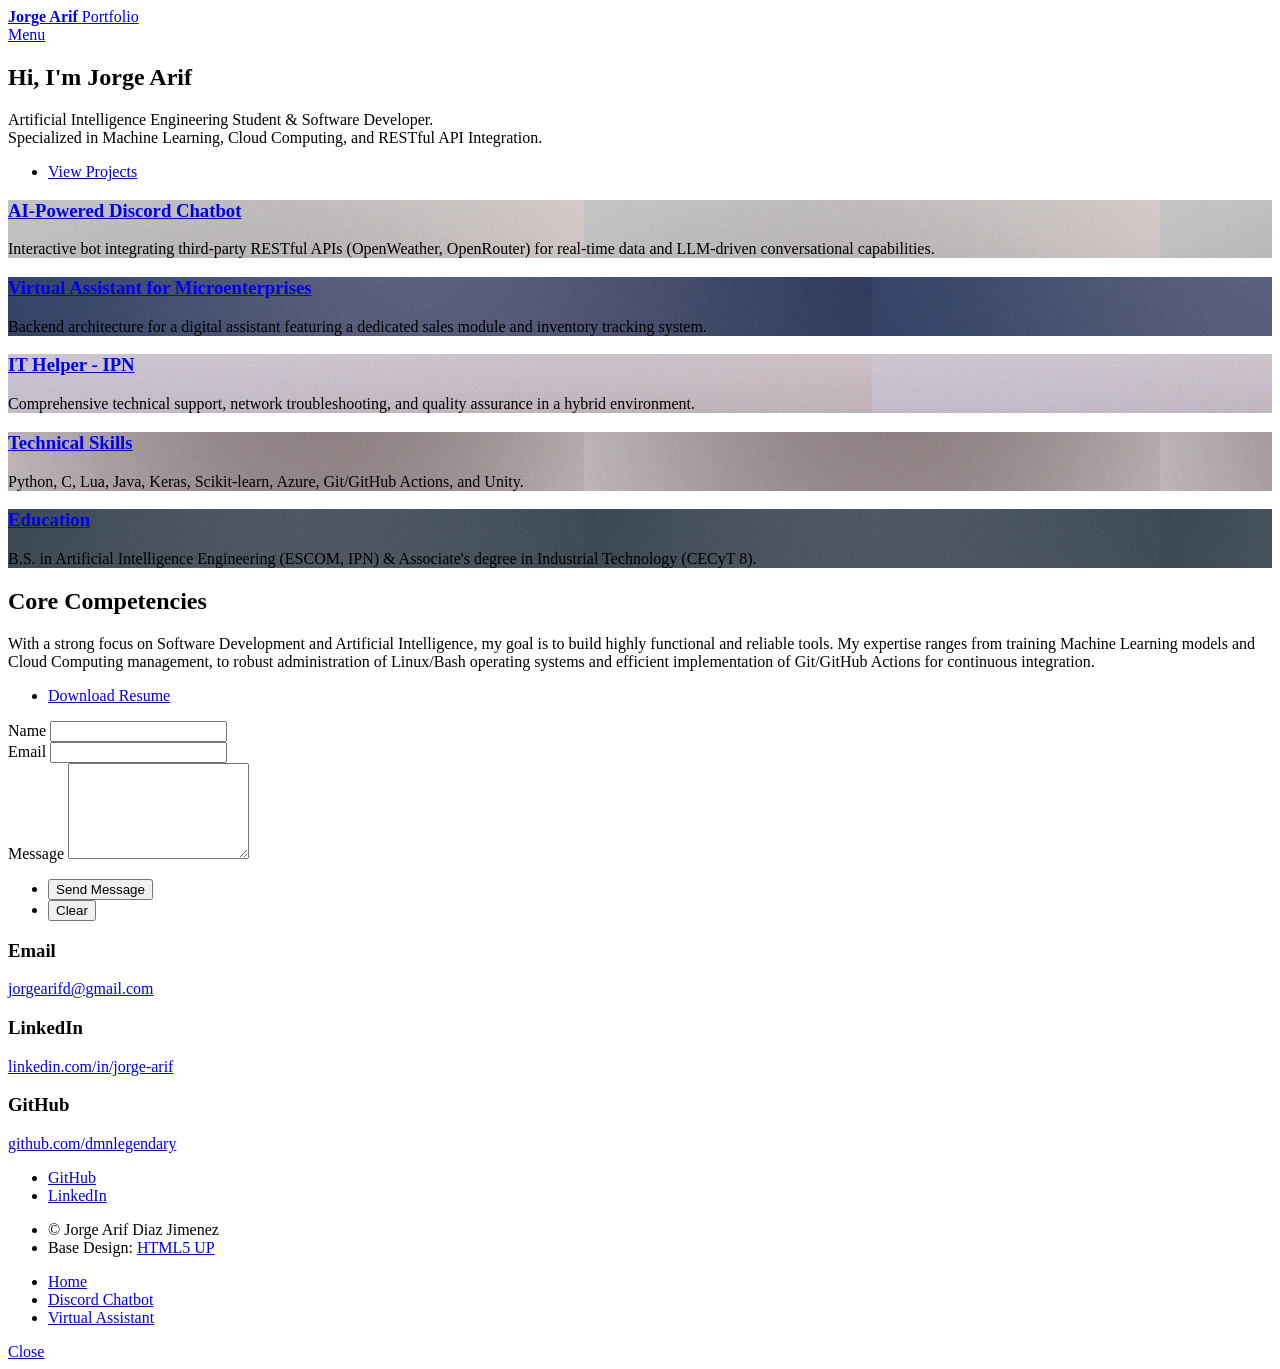
==== index.html @ bf76b7d8 "links actualizados" ====
<!DOCTYPE HTML>
<html>
    <head>
        <title>Jorge Arif | Portfolio</title>
        <meta charset="utf-8" />
        <meta name="viewport" content="width=device-width, initial-scale=1, user-scalable=no" />
        <link rel="stylesheet" href="assets/css/main.css" />
        <link rel="icon" type="image/png" href="images/Logo_Arif.png">
        <noscript><link rel="stylesheet" href="assets/css/noscript.css" /></noscript>
    </head>
    <body class="is-preload">

        <div id="wrapper">

                <header id="header" class="alt">
                        <a href="index.html" class="logo"><strong>Jorge Arif</strong> <span>Portfolio</span></a>
                        <nav>
                            <a href="#menu">Menu</a>
                        </nav>
                    </header>

                <nav id="menu">
                        <ul class="links">
                            <li><a href="index.html">Home</a></li>
                            <li><a href="generic.html">Discord Chatbot</a></li>
                            <li><a href="generic.html">Virtual Assistant</a></li>
                        </ul>
                    </nav>

                <section id="banner" class="major">
                        <div class="inner">
                            <header class="major">
                                <h1>Hi, I'm Jorge Arif</h1>
                            </header>
                            <div class="content">
                                <p>Artificial Intelligence Engineering Student & Software Developer.<br />
                                Specialized in Machine Learning, Cloud Computing, and RESTful API Integration.</p>
                                <ul class="actions">
                                    <li><a href="#one" class="button next scrolly">View Projects</a></li>
                                </ul>
                            </div>
                        </div>
                    </section>

                <div id="main">

                        <section id="one" class="tiles">
                                <article>
                                    <span class="image">
                                        <img src="images/pic01.jpg" alt="Discord Bot Project" />
                                    </span>
                                    <header class="major">
                                        <h3><a href="generic.html" class="link">AI-Powered Discord Chatbot</a></h3>
                                        <p>Interactive bot integrating third-party RESTful APIs (OpenWeather, OpenRouter) for real-time data and LLM-driven conversational capabilities.</p>
                                    </header>
                                </article>
                                
                                <article>
                                    <span class="image">
                                        <img src="images/pic02.jpg" alt="Virtual Assistant Project" />
                                    </span>
                                    <header class="major">
                                        <h3><a href="generic.html" class="link">Virtual Assistant for Microenterprises</a></h3>
                                        <p>Backend architecture for a digital assistant featuring a dedicated sales module and inventory tracking system.</p>
                                    </header>
                                </article>

                                <article>
                                    <span class="image">
                                        <img src="images/pic03.jpg" alt="IT Helper Experience" />
                                    </span>
                                    <header class="major">
                                        <h3><a href="generic.html" class="link">IT Helper - IPN</a></h3>
                                        <p>Comprehensive technical support, network troubleshooting, and quality assurance in a hybrid environment.</p>
                                    </header>
                                </article>

                                <article>
                                    <span class="image">
                                        <img src="images/pic04.jpg" alt="Technical Skills" />
                                    </span>
                                    <header class="major">
                                        <h3><a href="generic.html" class="link">Technical Skills</a></h3>
                                        <p>Python, C, Lua, Java, Keras, Scikit-learn, Azure, Git/GitHub Actions, and Unity.</p>
                                    </header>
                                </article>

                                <article>
                                    <span class="image">
                                        <img src="images/pic05.jpg" alt="Education" />
                                    </span>
                                    <header class="major">
                                        <h3><a href="generic.html" class="link">Education</a></h3>
                                        <p>B.S. in Artificial Intelligence Engineering (ESCOM, IPN) & Associate's degree in Industrial Technology (CECyT 8).</p>
                                    </header>
                                </article>
                            </section>

                        <section id="two">
                                <div class="inner">
                                    <header class="major">
                                        <h2>Core Competencies</h2>
                                    </header>
                                    <p>With a strong focus on Software Development and Artificial Intelligence, my goal is to build highly functional and reliable tools. My expertise ranges from training Machine Learning models and Cloud Computing management, to robust administration of Linux/Bash operating systems and efficient implementation of Git/GitHub Actions for continuous integration.</p>
                                    <ul class="actions">
                                        <li><a href="#" class="button next">Download Resume</a></li>
                                    </ul>
                                </div>
                            </section>

                    </div>

                <section id="contact">
                        <div class="inner">
                            <section>
                                <form method="post" action="#">
                                    <div class="fields">
                                        <div class="field half">
                                            <label for="name">Name</label>
                                            <input type="text" name="name" id="name" />
                                        </div>
                                        <div class="field half">
                                            <label for="email">Email</label>
                                            <input type="text" name="email" id="email" />
                                        </div>
                                        <div class="field">
                                            <label for="message">Message</label>
                                            <textarea name="message" id="message" rows="6"></textarea>
                                        </div>
                                    </div>
                                    <ul class="actions">
                                        <li><input type="submit" value="Send Message" class="primary" /></li>
                                        <li><input type="reset" value="Clear" /></li>
                                    </ul>
                                </form>
                            </section>
                            <section class="split">
                                <section>
                                    <div class="contact-method">
                                        <span class="icon solid alt fa-envelope"></span>
                                        <h3>Email</h3>
                                        <a href="mailto:jorgearifd@gmail.com">jorgearifd@gmail.com</a>
                                    </div>
                                </section>
                                <section>
                                    <div class="contact-method">
                                        <span class="icon brands alt fa-linkedin-in"></span>
                                        <h3>LinkedIn</h3>
                                        <a href="https://www.linkedin.com/in/jorge-arif-diaz-jimenez-746949239/" target="_blank">linkedin.com/in/jorge-arif</a>
                                    </div>
                                </section>
                                <section>
                                    <div class="contact-method">
                                        <span class="icon brands alt fa-github"></span>
                                        <h3>GitHub</h3>
                                        <a href="https://github.com/dmnlegendary" target="_blank">github.com/dmnlegendary</a>
                                    </div>
                                </section>
                            </section>
                        </div>
                    </section>

                <footer id="footer">
                        <div class="inner">
                            <ul class="icons">
                                <li><a href="https://github.com/dmnlegendary" target="_blank" class="icon brands alt fa-github"><span class="label">GitHub</span></a></li>
                                <li><a href="https://www.linkedin.com/in/jorge-arif-diaz-jimenez-746949239/" target="_blank" class="icon brands alt fa-linkedin-in"><span class="label">LinkedIn</span></a></li>
                            </ul>
                            <ul class="copyright">
                                <li>&copy; Jorge Arif Diaz Jimenez</li><li>Base Design: <a href="https://html5up.net">HTML5 UP</a></li>
                            </ul>
                        </div>
                    </footer>

            </div>

        <script src="assets/js/jquery.min.js"></script>
            <script src="assets/js/jquery.scrolly.min.js"></script>
            <script src="assets/js/jquery.scrollex.min.js"></script>
            <script src="assets/js/browser.min.js"></script>
            <script src="assets/js/breakpoints.min.js"></script>
            <script src="assets/js/util.js"></script>
            <script src="assets/js/main.js"></script>

    </body>
</html>
---- assets/css/main.css ----
@import url(fontawesome-all.min.css);
@import url("https://fonts.googleapis.com/css?family=Source+Sans+Pro:300,300italic,600,600italic");

/*
	Forty by HTML5 UP
	html5up.net | @ajlkn
	Free for personal and commercial use under the CCA 3.0 license (html5up.net/license)
*/

html, body, div, span, applet, object,
iframe, h1, h2, h3, h4, h5, h6, p, blockquote,
pre, a, abbr, acronym, address, big, cite,
code, del, dfn, em, img, ins, kbd, q, s, samp,
small, strike, strong, sub, sup, tt, var, b,
u, i, center, dl, dt, dd, ol, ul, li, fieldset,
form, label, legend, table, caption, tbody,
tfoot, thead, tr, th, td, article, aside,
canvas, details, embed, figure, figcaption,
footer, header, hgroup, menu, nav, output, ruby,
section, summary, time, mark, audio, video {
	margin: 0;
	padding: 0;
	border: 0;
	font-size: 100%;
	font: inherit;
	vertical-align: baseline;}

article, aside, details, figcaption, figure,
footer, header, hgroup, menu, nav, section {
	display: block;}

body {
	line-height: 1;
}

ol, ul {
	list-style: none;
}

blockquote, q {
	quotes: none;
}

	blockquote:before, blockquote:after, q:before, q:after {
		content: '';
		content: none;
	}

table {
	border-collapse: collapse;
	border-spacing: 0;
}

body {
	-webkit-text-size-adjust: none;
}

mark {
	background-color: transparent;
	color: inherit;
}

input::-moz-focus-inner {
	border: 0;
	padding: 0;
}

input, select, textarea {
	-moz-appearance: none;
	-webkit-appearance: none;
	-ms-appearance: none;
	appearance: none;
}

/* Basic */

	@-ms-viewport {
		width: device-width;
	}

	body {
		-ms-overflow-style: scrollbar;
	}

	@media screen and (max-width: 480px) {

		html, body {
			min-width: 320px;
		}

	}

	html {
		box-sizing: border-box;
	}

	*, *:before, *:after {
		box-sizing: inherit;
	}

	body {
		background: #242943;
	}

		body.is-preload *, body.is-preload *:before, body.is-preload *:after {
			-moz-animation: none !important;
			-webkit-animation: none !important;
			-ms-animation: none !important;
			animation: none !important;
			-moz-transition: none !important;
			-webkit-transition: none !important;
			-ms-transition: none !important;
			transition: none !important;
		}

/* Type */

	body, input, select, textarea {
		color: #ffffff;
		font-family: "Source Sans Pro", Helvetica, sans-serif;
		font-size: 17pt;
		font-weight: 300;
		letter-spacing: 0.025em;
		line-height: 1.65;
	}

		@media screen and (max-width: 1680px) {

			body, input, select, textarea {
				font-size: 14pt;
			}

		}

		@media screen and (max-width: 1280px) {

			body, input, select, textarea {
				font-size: 12pt;
			}

		}

		@media screen and (max-width: 360px) {

			body, input, select, textarea {
				font-size: 11pt;
			}

		}

	a {
		-moz-transition: color 0.2s ease-in-out, border-bottom-color 0.2s ease-in-out;
		-webkit-transition: color 0.2s ease-in-out, border-bottom-color 0.2s ease-in-out;
		-ms-transition: color 0.2s ease-in-out, border-bottom-color 0.2s ease-in-out;
		transition: color 0.2s ease-in-out, border-bottom-color 0.2s ease-in-out;
		border-bottom: dotted 1px;
		color: inherit;
		text-decoration: none;
	}

		a:hover {
			border-bottom-color: transparent;
			color: #9bf1ff !important;
		}

		a:active {
			color: #53e3fb !important;
		}

	strong, b {
		color: #ffffff;
		font-weight: 600;
	}

	em, i {
		font-style: italic;
	}

	p {
		margin: 0 0 2em 0;
	}

	h1, h2, h3, h4, h5, h6 {
		color: #ffffff;
		font-weight: 600;
		line-height: 1.65;
		margin: 0 0 1em 0;
	}

		h1 a, h2 a, h3 a, h4 a, h5 a, h6 a {
			color: inherit;
			border-bottom: 0;
		}

	h1 {
		font-size: 2.5em;
	}

	h2 {
		font-size: 1.75em;
	}

	h3 {
		font-size: 1.35em;
	}

	h4 {
		font-size: 1.1em;
	}

	h5 {
		font-size: 0.9em;
	}

	h6 {
		font-size: 0.7em;
	}

	@media screen and (max-width: 736px) {

		h1 {
			font-size: 2em;
		}

		h2 {
			font-size: 1.5em;
		}

		h3 {
			font-size: 1.25em;
		}

	}

	sub {
		font-size: 0.8em;
		position: relative;
		top: 0.5em;
	}

	sup {
		font-size: 0.8em;
		position: relative;
		top: -0.5em;
	}

	blockquote {
		border-left: solid 4px rgba(212, 212, 255, 0.1);
		font-style: italic;
		margin: 0 0 2em 0;
		padding: 0.5em 0 0.5em 2em;
	}

	code {
		background: rgba(212, 212, 255, 0.035);
		font-family: "Courier New", monospace;
		font-size: 0.9em;
		margin: 0 0.25em;
		padding: 0.25em 0.65em;
	}

	pre {
		-webkit-overflow-scrolling: touch;
		font-family: "Courier New", monospace;
		font-size: 0.9em;
		margin: 0 0 2em 0;
	}

		pre code {
			display: block;
			line-height: 1.75;
			padding: 1em 1.5em;
			overflow-x: auto;
		}

	hr {
		border: 0;
		border-bottom: solid 1px rgba(212, 212, 255, 0.1);
		margin: 2em 0;
	}

		hr.major {
			margin: 3em 0;
		}

	.align-left {
		text-align: left;
	}

	.align-center {
		text-align: center;
	}

	.align-right {
		text-align: right;
	}

/* Row */

	.row {
		display: flex;
		flex-wrap: wrap;
		box-sizing: border-box;
		align-items: stretch;
	}

		.row > * {
			box-sizing: border-box;
		}

		.row.gtr-uniform > * > :last-child {
			margin-bottom: 0;
		}

		.row.aln-left {
			justify-content: flex-start;
		}

		.row.aln-center {
			justify-content: center;
		}

		.row.aln-right {
			justify-content: flex-end;
		}

		.row.aln-top {
			align-items: flex-start;
		}

		.row.aln-middle {
			align-items: center;
		}

		.row.aln-bottom {
			align-items: flex-end;
		}

		.row > .imp {
			order: -1;
		}

		.row > .col-1 {
			width: 8.33333%;
		}

		.row > .off-1 {
			margin-left: 8.33333%;
		}

		.row > .col-2 {
			width: 16.66667%;
		}

		.row > .off-2 {
			margin-left: 16.66667%;
		}

		.row > .col-3 {
			width: 25%;
		}

		.row > .off-3 {
			margin-left: 25%;
		}

		.row > .col-4 {
			width: 33.33333%;
		}

		.row > .off-4 {
			margin-left: 33.33333%;
		}

		.row > .col-5 {
			width: 41.66667%;
		}

		.row > .off-5 {
			margin-left: 41.66667%;
		}

		.row > .col-6 {
			width: 50%;
		}

		.row > .off-6 {
			margin-left: 50%;
		}

		.row > .col-7 {
			width: 58.33333%;
		}

		.row > .off-7 {
			margin-left: 58.33333%;
		}

		.row > .col-8 {
			width: 66.66667%;
		}

		.row > .off-8 {
			margin-left: 66.66667%;
		}

		.row > .col-9 {
			width: 75%;
		}

		.row > .off-9 {
			margin-left: 75%;
		}

		.row > .col-10 {
			width: 83.33333%;
		}

		.row > .off-10 {
			margin-left: 83.33333%;
		}

		.row > .col-11 {
			width: 91.66667%;
		}

		.row > .off-11 {
			margin-left: 91.66667%;
		}

		.row > .col-12 {
			width: 100%;
		}

		.row > .off-12 {
			margin-left: 100%;
		}

		.row.gtr-0 {
			margin-top: 0;
			margin-left: 0em;
		}

			.row.gtr-0 > * {
				padding: 0 0 0 0em;
			}

			.row.gtr-0.gtr-uniform {
				margin-top: 0em;
			}

				.row.gtr-0.gtr-uniform > * {
					padding-top: 0em;
				}

		.row.gtr-25 {
			margin-top: 0;
			margin-left: -0.5em;
		}

			.row.gtr-25 > * {
				padding: 0 0 0 0.5em;
			}

			.row.gtr-25.gtr-uniform {
				margin-top: -0.5em;
			}

				.row.gtr-25.gtr-uniform > * {
					padding-top: 0.5em;
				}

		.row.gtr-50 {
			margin-top: 0;
			margin-left: -1em;
		}

			.row.gtr-50 > * {
				padding: 0 0 0 1em;
			}

			.row.gtr-50.gtr-uniform {
				margin-top: -1em;
			}

				.row.gtr-50.gtr-uniform > * {
					padding-top: 1em;
				}

		.row {
			margin-top: 0;
			margin-left: -2em;
		}

			.row > * {
				padding: 0 0 0 2em;
			}

			.row.gtr-uniform {
				margin-top: -2em;
			}

				.row.gtr-uniform > * {
					padding-top: 2em;
				}

		.row.gtr-150 {
			margin-top: 0;
			margin-left: -3em;
		}

			.row.gtr-150 > * {
				padding: 0 0 0 3em;
			}

			.row.gtr-150.gtr-uniform {
				margin-top: -3em;
			}

				.row.gtr-150.gtr-uniform > * {
					padding-top: 3em;
				}

		.row.gtr-200 {
			margin-top: 0;
			margin-left: -4em;
		}

			.row.gtr-200 > * {
				padding: 0 0 0 4em;
			}

			.row.gtr-200.gtr-uniform {
				margin-top: -4em;
			}

				.row.gtr-200.gtr-uniform > * {
					padding-top: 4em;
				}

		@media screen and (max-width: 1680px) {

			.row {
				display: flex;
				flex-wrap: wrap;
				box-sizing: border-box;
				align-items: stretch;
			}

				.row > * {
					box-sizing: border-box;
				}

				.row.gtr-uniform > * > :last-child {
					margin-bottom: 0;
				}

				.row.aln-left {
					justify-content: flex-start;
				}

				.row.aln-center {
					justify-content: center;
				}

				.row.aln-right {
					justify-content: flex-end;
				}

				.row.aln-top {
					align-items: flex-start;
				}

				.row.aln-middle {
					align-items: center;
				}

				.row.aln-bottom {
					align-items: flex-end;
				}

				.row > .imp-xlarge {
					order: -1;
				}

				.row > .col-1-xlarge {
					width: 8.33333%;
				}

				.row > .off-1-xlarge {
					margin-left: 8.33333%;
				}

				.row > .col-2-xlarge {
					width: 16.66667%;
				}

				.row > .off-2-xlarge {
					margin-left: 16.66667%;
				}

				.row > .col-3-xlarge {
					width: 25%;
				}

				.row > .off-3-xlarge {
					margin-left: 25%;
				}

				.row > .col-4-xlarge {
					width: 33.33333%;
				}

				.row > .off-4-xlarge {
					margin-left: 33.33333%;
				}

				.row > .col-5-xlarge {
					width: 41.66667%;
				}

				.row > .off-5-xlarge {
					margin-left: 41.66667%;
				}

				.row > .col-6-xlarge {
					width: 50%;
				}

				.row > .off-6-xlarge {
					margin-left: 50%;
				}

				.row > .col-7-xlarge {
					width: 58.33333%;
				}

				.row > .off-7-xlarge {
					margin-left: 58.33333%;
				}

				.row > .col-8-xlarge {
					width: 66.66667%;
				}

				.row > .off-8-xlarge {
					margin-left: 66.66667%;
				}

				.row > .col-9-xlarge {
					width: 75%;
				}

				.row > .off-9-xlarge {
					margin-left: 75%;
				}

				.row > .col-10-xlarge {
					width: 83.33333%;
				}

				.row > .off-10-xlarge {
					margin-left: 83.33333%;
				}

				.row > .col-11-xlarge {
					width: 91.66667%;
				}

				.row > .off-11-xlarge {
					margin-left: 91.66667%;
				}

				.row > .col-12-xlarge {
					width: 100%;
				}

				.row > .off-12-xlarge {
					margin-left: 100%;
				}

				.row.gtr-0 {
					margin-top: 0;
					margin-left: 0em;
				}

					.row.gtr-0 > * {
						padding: 0 0 0 0em;
					}

					.row.gtr-0.gtr-uniform {
						margin-top: 0em;
					}

						.row.gtr-0.gtr-uniform > * {
							padding-top: 0em;
						}

				.row.gtr-25 {
					margin-top: 0;
					margin-left: -0.5em;
				}

					.row.gtr-25 > * {
						padding: 0 0 0 0.5em;
					}

					.row.gtr-25.gtr-uniform {
						margin-top: -0.5em;
					}

						.row.gtr-25.gtr-uniform > * {
							padding-top: 0.5em;
						}

				.row.gtr-50 {
					margin-top: 0;
					margin-left: -1em;
				}

					.row.gtr-50 > * {
						padding: 0 0 0 1em;
					}

					.row.gtr-50.gtr-uniform {
						margin-top: -1em;
					}

						.row.gtr-50.gtr-uniform > * {
							padding-top: 1em;
						}

				.row {
					margin-top: 0;
					margin-left: -2em;
				}

					.row > * {
						padding: 0 0 0 2em;
					}

					.row.gtr-uniform {
						margin-top: -2em;
					}

						.row.gtr-uniform > * {
							padding-top: 2em;
						}

				.row.gtr-150 {
					margin-top: 0;
					margin-left: -3em;
				}

					.row.gtr-150 > * {
						padding: 0 0 0 3em;
					}

					.row.gtr-150.gtr-uniform {
						margin-top: -3em;
					}

						.row.gtr-150.gtr-uniform > * {
							padding-top: 3em;
						}

				.row.gtr-200 {
					margin-top: 0;
					margin-left: -4em;
				}

					.row.gtr-200 > * {
						padding: 0 0 0 4em;
					}

					.row.gtr-200.gtr-uniform {
						margin-top: -4em;
					}

						.row.gtr-200.gtr-uniform > * {
							padding-top: 4em;
						}

		}

		@media screen and (max-width: 1280px) {

			.row {
				display: flex;
				flex-wrap: wrap;
				box-sizing: border-box;
				align-items: stretch;
			}

				.row > * {
					box-sizing: border-box;
				}

				.row.gtr-uniform > * > :last-child {
					margin-bottom: 0;
				}

				.row.aln-left {
					justify-content: flex-start;
				}

				.row.aln-center {
					justify-content: center;
				}

				.row.aln-right {
					justify-content: flex-end;
				}

				.row.aln-top {
					align-items: flex-start;
				}

				.row.aln-middle {
					align-items: center;
				}

				.row.aln-bottom {
					align-items: flex-end;
				}

				.row > .imp-large {
					order: -1;
				}

				.row > .col-1-large {
					width: 8.33333%;
				}

				.row > .off-1-large {
					margin-left: 8.33333%;
				}

				.row > .col-2-large {
					width: 16.66667%;
				}

				.row > .off-2-large {
					margin-left: 16.66667%;
				}

				.row > .col-3-large {
					width: 25%;
				}

				.row > .off-3-large {
					margin-left: 25%;
				}

				.row > .col-4-large {
					width: 33.33333%;
				}

				.row > .off-4-large {
					margin-left: 33.33333%;
				}

				.row > .col-5-large {
					width: 41.66667%;
				}

				.row > .off-5-large {
					margin-left: 41.66667%;
				}

				.row > .col-6-large {
					width: 50%;
				}

				.row > .off-6-large {
					margin-left: 50%;
				}

				.row > .col-7-large {
					width: 58.33333%;
				}

				.row > .off-7-large {
					margin-left: 58.33333%;
				}

				.row > .col-8-large {
					width: 66.66667%;
				}

				.row > .off-8-large {
					margin-left: 66.66667%;
				}

				.row > .col-9-large {
					width: 75%;
				}

				.row > .off-9-large {
					margin-left: 75%;
				}

				.row > .col-10-large {
					width: 83.33333%;
				}

				.row > .off-10-large {
					margin-left: 83.33333%;
				}

				.row > .col-11-large {
					width: 91.66667%;
				}

				.row > .off-11-large {
					margin-left: 91.66667%;
				}

				.row > .col-12-large {
					width: 100%;
				}

				.row > .off-12-large {
					margin-left: 100%;
				}

				.row.gtr-0 {
					margin-top: 0;
					margin-left: 0em;
				}

					.row.gtr-0 > * {
						padding: 0 0 0 0em;
					}

					.row.gtr-0.gtr-uniform {
						margin-top: 0em;
					}

						.row.gtr-0.gtr-uniform > * {
							padding-top: 0em;
						}

				.row.gtr-25 {
					margin-top: 0;
					margin-left: -0.375em;
				}

					.row.gtr-25 > * {
						padding: 0 0 0 0.375em;
					}

					.row.gtr-25.gtr-uniform {
						margin-top: -0.375em;
					}

						.row.gtr-25.gtr-uniform > * {
							padding-top: 0.375em;
						}

				.row.gtr-50 {
					margin-top: 0;
					margin-left: -0.75em;
				}

					.row.gtr-50 > * {
						padding: 0 0 0 0.75em;
					}

					.row.gtr-50.gtr-uniform {
						margin-top: -0.75em;
					}

						.row.gtr-50.gtr-uniform > * {
							padding-top: 0.75em;
						}

				.row {
					margin-top: 0;
					margin-left: -1.5em;
				}

					.row > * {
						padding: 0 0 0 1.5em;
					}

					.row.gtr-uniform {
						margin-top: -1.5em;
					}

						.row.gtr-uniform > * {
							padding-top: 1.5em;
						}

				.row.gtr-150 {
					margin-top: 0;
					margin-left: -2.25em;
				}

					.row.gtr-150 > * {
						padding: 0 0 0 2.25em;
					}

					.row.gtr-150.gtr-uniform {
						margin-top: -2.25em;
					}

						.row.gtr-150.gtr-uniform > * {
							padding-top: 2.25em;
						}

				.row.gtr-200 {
					margin-top: 0;
					margin-left: -3em;
				}

					.row.gtr-200 > * {
						padding: 0 0 0 3em;
					}

					.row.gtr-200.gtr-uniform {
						margin-top: -3em;
					}

						.row.gtr-200.gtr-uniform > * {
							padding-top: 3em;
						}

		}

		@media screen and (max-width: 980px) {

			.row {
				display: flex;
				flex-wrap: wrap;
				box-sizing: border-box;
				align-items: stretch;
			}

				.row > * {
					box-sizing: border-box;
				}

				.row.gtr-uniform > * > :last-child {
					margin-bottom: 0;
				}

				.row.aln-left {
					justify-content: flex-start;
				}

				.row.aln-center {
					justify-content: center;
				}

				.row.aln-right {
					justify-content: flex-end;
				}

				.row.aln-top {
					align-items: flex-start;
				}

				.row.aln-middle {
					align-items: center;
				}

				.row.aln-bottom {
					align-items: flex-end;
				}

				.row > .imp-medium {
					order: -1;
				}

				.row > .col-1-medium {
					width: 8.33333%;
				}

				.row > .off-1-medium {
					margin-left: 8.33333%;
				}

				.row > .col-2-medium {
					width: 16.66667%;
				}

				.row > .off-2-medium {
					margin-left: 16.66667%;
				}

				.row > .col-3-medium {
					width: 25%;
				}

				.row > .off-3-medium {
					margin-left: 25%;
				}

				.row > .col-4-medium {
					width: 33.33333%;
				}

				.row > .off-4-medium {
					margin-left: 33.33333%;
				}

				.row > .col-5-medium {
					width: 41.66667%;
				}

				.row > .off-5-medium {
					margin-left: 41.66667%;
				}

				.row > .col-6-medium {
					width: 50%;
				}

				.row > .off-6-medium {
					margin-left: 50%;
				}

				.row > .col-7-medium {
					width: 58.33333%;
				}

				.row > .off-7-medium {
					margin-left: 58.33333%;
				}

				.row > .col-8-medium {
					width: 66.66667%;
				}

				.row > .off-8-medium {
					margin-left: 66.66667%;
				}

				.row > .col-9-medium {
					width: 75%;
				}

				.row > .off-9-medium {
					margin-left: 75%;
				}

				.row > .col-10-medium {
					width: 83.33333%;
				}

				.row > .off-10-medium {
					margin-left: 83.33333%;
				}

				.row > .col-11-medium {
					width: 91.66667%;
				}

				.row > .off-11-medium {
					margin-left: 91.66667%;
				}

				.row > .col-12-medium {
					width: 100%;
				}

				.row > .off-12-medium {
					margin-left: 100%;
				}

				.row.gtr-0 {
					margin-top: 0;
					margin-left: 0em;
				}

					.row.gtr-0 > * {
						padding: 0 0 0 0em;
					}

					.row.gtr-0.gtr-uniform {
						margin-top: 0em;
					}

						.row.gtr-0.gtr-uniform > * {
							padding-top: 0em;
						}

				.row.gtr-25 {
					margin-top: 0;
					margin-left: -0.375em;
				}

					.row.gtr-25 > * {
						padding: 0 0 0 0.375em;
					}

					.row.gtr-25.gtr-uniform {
						margin-top: -0.375em;
					}

						.row.gtr-25.gtr-uniform > * {
							padding-top: 0.375em;
						}

				.row.gtr-50 {
					margin-top: 0;
					margin-left: -0.75em;
				}

					.row.gtr-50 > * {
						padding: 0 0 0 0.75em;
					}

					.row.gtr-50.gtr-uniform {
						margin-top: -0.75em;
					}

						.row.gtr-50.gtr-uniform > * {
							padding-top: 0.75em;
						}

				.row {
					margin-top: 0;
					margin-left: -1.5em;
				}

					.row > * {
						padding: 0 0 0 1.5em;
					}

					.row.gtr-uniform {
						margin-top: -1.5em;
					}

						.row.gtr-uniform > * {
							padding-top: 1.5em;
						}

				.row.gtr-150 {
					margin-top: 0;
					margin-left: -2.25em;
				}

					.row.gtr-150 > * {
						padding: 0 0 0 2.25em;
					}

					.row.gtr-150.gtr-uniform {
						margin-top: -2.25em;
					}

						.row.gtr-150.gtr-uniform > * {
							padding-top: 2.25em;
						}

				.row.gtr-200 {
					margin-top: 0;
					margin-left: -3em;
				}

					.row.gtr-200 > * {
						padding: 0 0 0 3em;
					}

					.row.gtr-200.gtr-uniform {
						margin-top: -3em;
					}

						.row.gtr-200.gtr-uniform > * {
							padding-top: 3em;
						}

		}

		@media screen and (max-width: 736px) {

			.row {
				display: flex;
				flex-wrap: wrap;
				box-sizing: border-box;
				align-items: stretch;
			}

				.row > * {
					box-sizing: border-box;
				}

				.row.gtr-uniform > * > :last-child {
					margin-bottom: 0;
				}

				.row.aln-left {
					justify-content: flex-start;
				}

				.row.aln-center {
					justify-content: center;
				}

				.row.aln-right {
					justify-content: flex-end;
				}

				.row.aln-top {
					align-items: flex-start;
				}

				.row.aln-middle {
					align-items: center;
				}

				.row.aln-bottom {
					align-items: flex-end;
				}

				.row > .imp-small {
					order: -1;
				}

				.row > .col-1-small {
					width: 8.33333%;
				}

				.row > .off-1-small {
					margin-left: 8.33333%;
				}

				.row > .col-2-small {
					width: 16.66667%;
				}

				.row > .off-2-small {
					margin-left: 16.66667%;
				}

				.row > .col-3-small {
					width: 25%;
				}

				.row > .off-3-small {
					margin-left: 25%;
				}

				.row > .col-4-small {
					width: 33.33333%;
				}

				.row > .off-4-small {
					margin-left: 33.33333%;
				}

				.row > .col-5-small {
					width: 41.66667%;
				}

				.row > .off-5-small {
					margin-left: 41.66667%;
				}

				.row > .col-6-small {
					width: 50%;
				}

				.row > .off-6-small {
					margin-left: 50%;
				}

				.row > .col-7-small {
					width: 58.33333%;
				}

				.row > .off-7-small {
					margin-left: 58.33333%;
				}

				.row > .col-8-small {
					width: 66.66667%;
				}

				.row > .off-8-small {
					margin-left: 66.66667%;
				}

				.row > .col-9-small {
					width: 75%;
				}

				.row > .off-9-small {
					margin-left: 75%;
				}

				.row > .col-10-small {
					width: 83.33333%;
				}

				.row > .off-10-small {
					margin-left: 83.33333%;
				}

				.row > .col-11-small {
					width: 91.66667%;
				}

				.row > .off-11-small {
					margin-left: 91.66667%;
				}

				.row > .col-12-small {
					width: 100%;
				}

				.row > .off-12-small {
					margin-left: 100%;
				}

				.row.gtr-0 {
					margin-top: 0;
					margin-left: 0em;
				}

					.row.gtr-0 > * {
						padding: 0 0 0 0em;
					}

					.row.gtr-0.gtr-uniform {
						margin-top: 0em;
					}

						.row.gtr-0.gtr-uniform > * {
							padding-top: 0em;
						}

				.row.gtr-25 {
					margin-top: 0;
					margin-left: -0.3125em;
				}

					.row.gtr-25 > * {
						padding: 0 0 0 0.3125em;
					}

					.row.gtr-25.gtr-uniform {
						margin-top: -0.3125em;
					}

						.row.gtr-25.gtr-uniform > * {
							padding-top: 0.3125em;
						}

				.row.gtr-50 {
					margin-top: 0;
					margin-left: -0.625em;
				}

					.row.gtr-50 > * {
						padding: 0 0 0 0.625em;
					}

					.row.gtr-50.gtr-uniform {
						margin-top: -0.625em;
					}

						.row.gtr-50.gtr-uniform > * {
							padding-top: 0.625em;
						}

				.row {
					margin-top: 0;
					margin-left: -1.25em;
				}

					.row > * {
						padding: 0 0 0 1.25em;
					}

					.row.gtr-uniform {
						margin-top: -1.25em;
					}

						.row.gtr-uniform > * {
							padding-top: 1.25em;
						}

				.row.gtr-150 {
					margin-top: 0;
					margin-left: -1.875em;
				}

					.row.gtr-150 > * {
						padding: 0 0 0 1.875em;
					}

					.row.gtr-150.gtr-uniform {
						margin-top: -1.875em;
					}

						.row.gtr-150.gtr-uniform > * {
							padding-top: 1.875em;
						}

				.row.gtr-200 {
					margin-top: 0;
					margin-left: -2.5em;
				}

					.row.gtr-200 > * {
						padding: 0 0 0 2.5em;
					}

					.row.gtr-200.gtr-uniform {
						margin-top: -2.5em;
					}

						.row.gtr-200.gtr-uniform > * {
							padding-top: 2.5em;
						}

		}

		@media screen and (max-width: 480px) {

			.row {
				display: flex;
				flex-wrap: wrap;
				box-sizing: border-box;
				align-items: stretch;
			}

				.row > * {
					box-sizing: border-box;
				}

				.row.gtr-uniform > * > :last-child {
					margin-bottom: 0;
				}

				.row.aln-left {
					justify-content: flex-start;
				}

				.row.aln-center {
					justify-content: center;
				}

				.row.aln-right {
					justify-content: flex-end;
				}

				.row.aln-top {
					align-items: flex-start;
				}

				.row.aln-middle {
					align-items: center;
				}

				.row.aln-bottom {
					align-items: flex-end;
				}

				.row > .imp-xsmall {
					order: -1;
				}

				.row > .col-1-xsmall {
					width: 8.33333%;
				}

				.row > .off-1-xsmall {
					margin-left: 8.33333%;
				}

				.row > .col-2-xsmall {
					width: 16.66667%;
				}

				.row > .off-2-xsmall {
					margin-left: 16.66667%;
				}

				.row > .col-3-xsmall {
					width: 25%;
				}

				.row > .off-3-xsmall {
					margin-left: 25%;
				}

				.row > .col-4-xsmall {
					width: 33.33333%;
				}

				.row > .off-4-xsmall {
					margin-left: 33.33333%;
				}

				.row > .col-5-xsmall {
					width: 41.66667%;
				}

				.row > .off-5-xsmall {
					margin-left: 41.66667%;
				}

				.row > .col-6-xsmall {
					width: 50%;
				}

				.row > .off-6-xsmall {
					margin-left: 50%;
				}

				.row > .col-7-xsmall {
					width: 58.33333%;
				}

				.row > .off-7-xsmall {
					margin-left: 58.33333%;
				}

				.row > .col-8-xsmall {
					width: 66.66667%;
				}

				.row > .off-8-xsmall {
					margin-left: 66.66667%;
				}

				.row > .col-9-xsmall {
					width: 75%;
				}

				.row > .off-9-xsmall {
					margin-left: 75%;
				}

				.row > .col-10-xsmall {
					width: 83.33333%;
				}

				.row > .off-10-xsmall {
					margin-left: 83.33333%;
				}

				.row > .col-11-xsmall {
					width: 91.66667%;
				}

				.row > .off-11-xsmall {
					margin-left: 91.66667%;
				}

				.row > .col-12-xsmall {
					width: 100%;
				}

				.row > .off-12-xsmall {
					margin-left: 100%;
				}

				.row.gtr-0 {
					margin-top: 0;
					margin-left: 0em;
				}

					.row.gtr-0 > * {
						padding: 0 0 0 0em;
					}

					.row.gtr-0.gtr-uniform {
						margin-top: 0em;
					}

						.row.gtr-0.gtr-uniform > * {
							padding-top: 0em;
						}

				.row.gtr-25 {
					margin-top: 0;
					margin-left: -0.3125em;
				}

					.row.gtr-25 > * {
						padding: 0 0 0 0.3125em;
					}

					.row.gtr-25.gtr-uniform {
						margin-top: -0.3125em;
					}

						.row.gtr-25.gtr-uniform > * {
							padding-top: 0.3125em;
						}

				.row.gtr-50 {
					margin-top: 0;
					margin-left: -0.625em;
				}

					.row.gtr-50 > * {
						padding: 0 0 0 0.625em;
					}

					.row.gtr-50.gtr-uniform {
						margin-top: -0.625em;
					}

						.row.gtr-50.gtr-uniform > * {
							padding-top: 0.625em;
						}

				.row {
					margin-top: 0;
					margin-left: -1.25em;
				}

					.row > * {
						padding: 0 0 0 1.25em;
					}

					.row.gtr-uniform {
						margin-top: -1.25em;
					}

						.row.gtr-uniform > * {
							padding-top: 1.25em;
						}

				.row.gtr-150 {
					margin-top: 0;
					margin-left: -1.875em;
				}

					.row.gtr-150 > * {
						padding: 0 0 0 1.875em;
					}

					.row.gtr-150.gtr-uniform {
						margin-top: -1.875em;
					}

						.row.gtr-150.gtr-uniform > * {
							padding-top: 1.875em;
						}

				.row.gtr-200 {
					margin-top: 0;
					margin-left: -2.5em;
				}

					.row.gtr-200 > * {
						padding: 0 0 0 2.5em;
					}

					.row.gtr-200.gtr-uniform {
						margin-top: -2.5em;
					}

						.row.gtr-200.gtr-uniform > * {
							padding-top: 2.5em;
						}

		}

/* Section/Article */

	section.special, article.special {
		text-align: center;
	}

	header.major {
		width: -moz-max-content;
		width: -webkit-max-content;
		width: -ms-max-content;
		width: max-content;
		margin-bottom: 2em;
	}

		header.major > :first-child {
			margin-bottom: 0;
			width: calc(100% + 0.5em);
		}

			header.major > :first-child:after {
				content: '';
				background-color: #ffffff;
				display: block;
				height: 2px;
				margin: 0.325em 0 0.5em 0;
				width: 100%;
			}

		header.major > p {
			font-size: 0.7em;
			font-weight: 600;
			letter-spacing: 0.25em;
			margin-bottom: 0;
			text-transform: uppercase;
		}

		body.is-ie header.major > :first-child:after {
			max-width: 9em;
		}

		body.is-ie header.major > h1:after {
			max-width: 100% !important;
		}

	@media screen and (max-width: 736px) {

		header.major > p br {
			display: none;
		}

	}

/* Form */

	form {
		margin: 0 0 2em 0;
	}

		form > :last-child {
			margin-bottom: 0;
		}

		form > .fields {
			display: -moz-flex;
			display: -webkit-flex;
			display: -ms-flex;
			display: flex;
			-moz-flex-wrap: wrap;
			-webkit-flex-wrap: wrap;
			-ms-flex-wrap: wrap;
			flex-wrap: wrap;
			width: calc(100% + 3em);
			margin: -1.5em 0 2em -1.5em;
		}

			form > .fields > .field {
				-moz-flex-grow: 0;
				-webkit-flex-grow: 0;
				-ms-flex-grow: 0;
				flex-grow: 0;
				-moz-flex-shrink: 0;
				-webkit-flex-shrink: 0;
				-ms-flex-shrink: 0;
				flex-shrink: 0;
				padding: 1.5em 0 0 1.5em;
				width: calc(100% - 1.5em);
			}

				form > .fields > .field.half {
					width: calc(50% - 0.75em);
				}

				form > .fields > .field.third {
					width: calc(100%/3 - 0.5em);
				}

				form > .fields > .field.quarter {
					width: calc(25% - 0.375em);
				}

		@media screen and (max-width: 480px) {

			form > .fields {
				width: calc(100% + 3em);
				margin: -1.5em 0 2em -1.5em;
			}

				form > .fields > .field {
					padding: 1.5em 0 0 1.5em;
					width: calc(100% - 1.5em);
				}

					form > .fields > .field.half {
						width: calc(100% - 1.5em);
					}

					form > .fields > .field.third {
						width: calc(100% - 1.5em);
					}

					form > .fields > .field.quarter {
						width: calc(100% - 1.5em);
					}

		}

	label {
		color: #ffffff;
		display: block;
		font-size: 0.8em;
		font-weight: 600;
		letter-spacing: 0.25em;
		margin: 0 0 1em 0;
		text-transform: uppercase;
	}

	input[type="text"],
	input[type="password"],
	input[type="email"],
	input[type="tel"],
	input[type="search"],
	input[type="url"],
	select,
	textarea {
		-moz-appearance: none;
		-webkit-appearance: none;
		-ms-appearance: none;
		appearance: none;
		background: rgba(212, 212, 255, 0.035);
		border: none;
		border-radius: 0;
		color: inherit;
		display: block;
		outline: 0;
		padding: 0 1em;
		text-decoration: none;
		width: 100%;
	}

		input[type="text"]:invalid,
		input[type="password"]:invalid,
		input[type="email"]:invalid,
		input[type="tel"]:invalid,
		input[type="search"]:invalid,
		input[type="url"]:invalid,
		select:invalid,
		textarea:invalid {
			box-shadow: none;
		}

		input[type="text"]:focus,
		input[type="password"]:focus,
		input[type="email"]:focus,
		input[type="tel"]:focus,
		input[type="search"]:focus,
		input[type="url"]:focus,
		select:focus,
		textarea:focus {
			border-color: #9bf1ff;
			box-shadow: 0 0 0 2px #9bf1ff;
		}

	select {
		background-image: url("data:image/svg+xml;charset=utf8,%3Csvg xmlns='http://www.w3.org/2000/svg' width='40' height='40' preserveAspectRatio='none' viewBox='0 0 40 40'%3E%3Cpath d='M9.4,12.3l10.4,10.4l10.4-10.4c0.2-0.2,0.5-0.4,0.9-0.4c0.3,0,0.6,0.1,0.9,0.4l3.3,3.3c0.2,0.2,0.4,0.5,0.4,0.9 c0,0.4-0.1,0.6-0.4,0.9L20.7,31.9c-0.2,0.2-0.5,0.4-0.9,0.4c-0.3,0-0.6-0.1-0.9-0.4L4.3,17.3c-0.2-0.2-0.4-0.5-0.4-0.9 c0-0.4,0.1-0.6,0.4-0.9l3.3-3.3c0.2-0.2,0.5-0.4,0.9-0.4S9.1,12.1,9.4,12.3z' fill='rgba(212, 212, 255, 0.1)' /%3E%3C/svg%3E");
		background-size: 1.25rem;
		background-repeat: no-repeat;
		background-position: calc(100% - 1rem) center;
		height: 2.75em;
		padding-right: 2.75em;
		text-overflow: ellipsis;
	}

		select option {
			color: #ffffff;
			background: #242943;
		}

		select:focus::-ms-value {
			background-color: transparent;
		}

		select::-ms-expand {
			display: none;
		}

	input[type="text"],
	input[type="password"],
	input[type="email"],
	input[type="tel"],
	input[type="search"],
	input[type="url"],
	select {
		height: 2.75em;
	}

	textarea {
		padding: 0.75em 1em;
	}

	input[type="checkbox"],
	input[type="radio"] {
		-moz-appearance: none;
		-webkit-appearance: none;
		-ms-appearance: none;
		appearance: none;
		display: block;
		float: left;
		margin-right: -2em;
		opacity: 0;
		width: 1em;
		z-index: -1;
	}

		input[type="checkbox"] + label,
		input[type="radio"] + label {
			text-decoration: none;
			color: #ffffff;
			cursor: pointer;
			display: inline-block;
			font-weight: 300;
			padding-left: 2.65em;
			padding-right: 0.75em;
			position: relative;
		}

			input[type="checkbox"] + label:before,
			input[type="radio"] + label:before {
				-moz-osx-font-smoothing: grayscale;
				-webkit-font-smoothing: antialiased;
				display: inline-block;
				font-style: normal;
				font-variant: normal;
				text-rendering: auto;
				line-height: 1;
				text-transform: none !important;
				font-family: 'Font Awesome 5 Free';
				font-weight: 900;
			}

			input[type="checkbox"] + label:before,
			input[type="radio"] + label:before {
				background: rgba(212, 212, 255, 0.035);
				content: '';
				display: inline-block;
				font-size: 0.8em;
				height: 2.0625em;
				left: 0;
				letter-spacing: 0;
				line-height: 2.0625em;
				position: absolute;
				text-align: center;
				top: 0;
				width: 2.0625em;
			}

		input[type="checkbox"]:checked + label:before,
		input[type="radio"]:checked + label:before {
			background: #ffffff;
			border-color: #9bf1ff;
			content: '\f00c';
			color: #242943;
		}

		input[type="checkbox"]:focus + label:before,
		input[type="radio"]:focus + label:before {
			box-shadow: 0 0 0 2px #9bf1ff;
		}

	input[type="radio"] + label:before {
		border-radius: 100%;
	}

	::-webkit-input-placeholder {
		color: rgba(244, 244, 255, 0.2) !important;
		opacity: 1.0;
	}

	:-moz-placeholder {
		color: rgba(244, 244, 255, 0.2) !important;
		opacity: 1.0;
	}

	::-moz-placeholder {
		color: rgba(244, 244, 255, 0.2) !important;
		opacity: 1.0;
	}

	:-ms-input-placeholder {
		color: rgba(244, 244, 255, 0.2) !important;
		opacity: 1.0;
	}

/* Box */

	.box {
		border: solid 1px rgba(212, 212, 255, 0.1);
		margin-bottom: 2em;
		padding: 1.5em;
	}

		.box > :last-child,
		.box > :last-child > :last-child,
		.box > :last-child > :last-child > :last-child {
			margin-bottom: 0;
		}

		.box.alt {
			border: 0;
			border-radius: 0;
			padding: 0;
		}

/* Icon */

	.icon {
		text-decoration: none;
		border-bottom: none;
		position: relative;
	}

		.icon:before {
			-moz-osx-font-smoothing: grayscale;
			-webkit-font-smoothing: antialiased;
			display: inline-block;
			font-style: normal;
			font-variant: normal;
			text-rendering: auto;
			line-height: 1;
			text-transform: none !important;
			font-family: 'Font Awesome 5 Free';
			font-weight: 400;
		}

		.icon > .label {
			display: none;
		}

		.icon:before {
			line-height: inherit;
		}

		.icon.solid:before {
			font-weight: 900;
		}

		.icon.brands:before {
			font-family: 'Font Awesome 5 Brands';
		}

		.icon.alt:before {
			background-color: #ffffff;
			border-radius: 100%;
			color: #242943;
			display: inline-block;
			height: 2em;
			line-height: 2em;
			text-align: center;
			width: 2em;
		}

	a.icon.alt:before {
		-moz-transition: background-color 0.2s ease-in-out;
		-webkit-transition: background-color 0.2s ease-in-out;
		-ms-transition: background-color 0.2s ease-in-out;
		transition: background-color 0.2s ease-in-out;
	}

	a.icon.alt:hover:before {
		background-color: #6fc3df;
	}

	a.icon.alt:active:before {
		background-color: #37a6cb;
	}

/* Image */

	.image {
		border: 0;
		display: inline-block;
		position: relative;
	}

		.image img {
			display: block;
		}

		.image.left, .image.right {
			max-width: 30%;
		}

			.image.left img, .image.right img {
				width: 100%;
			}

		.image.left {
			float: left;
			margin: 0 1.5em 1.25em 0;
			top: 0.25em;
		}

		.image.right {
			float: right;
			margin: 0 0 1.25em 1.5em;
			top: 0.25em;
		}

		.image.fit {
			display: block;
			margin: 0 0 2em 0;
			width: 100%;
		}

			.image.fit img {
				width: 100%;
			}

		.image.main {
			display: block;
			margin: 2.5em 0;
			width: 100%;
		}

			.image.main img {
				width: 100%;
			}

			@media screen and (max-width: 736px) {

				.image.main {
					margin: 1.5em 0;
				}

			}

/* List */

	ol {
		list-style: decimal;
		margin: 0 0 2em 0;
		padding-left: 1.25em;
	}

		ol li {
			padding-left: 0.25em;
		}

	ul {
		list-style: disc;
		margin: 0 0 2em 0;
		padding-left: 1em;
	}

		ul li {
			padding-left: 0.5em;
		}

		ul.alt {
			list-style: none;
			padding-left: 0;
		}

			ul.alt li {
				border-top: solid 1px rgba(212, 212, 255, 0.1);
				padding: 0.5em 0;
			}

				ul.alt li:first-child {
					border-top: 0;
					padding-top: 0;
				}

	dl {
		margin: 0 0 2em 0;
	}

		dl dt {
			display: block;
			font-weight: 600;
			margin: 0 0 1em 0;
		}

		dl dd {
			margin-left: 2em;
		}

/* Actions */

	ul.actions {
		display: -moz-flex;
		display: -webkit-flex;
		display: -ms-flex;
		display: flex;
		cursor: default;
		list-style: none;
		margin-left: -1em;
		padding-left: 0;
	}

		ul.actions li {
			padding: 0 0 0 1em;
			vertical-align: middle;
		}

		ul.actions.special {
			-moz-justify-content: center;
			-webkit-justify-content: center;
			-ms-justify-content: center;
			justify-content: center;
			width: 100%;
			margin-left: 0;
		}

			ul.actions.special li:first-child {
				padding-left: 0;
			}

		ul.actions.stacked {
			-moz-flex-direction: column;
			-webkit-flex-direction: column;
			-ms-flex-direction: column;
			flex-direction: column;
			margin-left: 0;
		}

			ul.actions.stacked li {
				padding: 1.3em 0 0 0;
			}

				ul.actions.stacked li:first-child {
					padding-top: 0;
				}

		ul.actions.fit {
			width: calc(100% + 1em);
		}

			ul.actions.fit li {
				-moz-flex-grow: 1;
				-webkit-flex-grow: 1;
				-ms-flex-grow: 1;
				flex-grow: 1;
				-moz-flex-shrink: 1;
				-webkit-flex-shrink: 1;
				-ms-flex-shrink: 1;
				flex-shrink: 1;
				width: 100%;
			}

				ul.actions.fit li > * {
					width: 100%;
				}

			ul.actions.fit.stacked {
				width: 100%;
			}

/* Icons */

	ul.icons {
		cursor: default;
		list-style: none;
		padding-left: 0;
	}

		ul.icons li {
			display: inline-block;
			padding: 0 1em 0 0;
		}

			ul.icons li:last-child {
				padding-right: 0;
			}

		@media screen and (max-width: 736px) {

			ul.icons li {
				padding: 0 0.75em 0 0;
			}

		}

/* Pagination */

	ul.pagination {
		cursor: default;
		list-style: none;
		padding-left: 0;
	}

		ul.pagination li {
			display: inline-block;
			padding-left: 0;
			vertical-align: middle;
		}

			ul.pagination li > .page {
				-moz-transition: background-color 0.2s ease-in-out, color 0.2s ease-in-out;
				-webkit-transition: background-color 0.2s ease-in-out, color 0.2s ease-in-out;
				-ms-transition: background-color 0.2s ease-in-out, color 0.2s ease-in-out;
				transition: background-color 0.2s ease-in-out, color 0.2s ease-in-out;
				border-bottom: 0;
				display: inline-block;
				font-size: 0.8em;
				font-weight: 600;
				height: 1.5em;
				line-height: 1.5em;
				margin: 0 0.125em;
				min-width: 1.5em;
				padding: 0 0.5em;
				text-align: center;
			}

				ul.pagination li > .page.active {
					background-color: #ffffff;
					color: #242943;
				}

					ul.pagination li > .page.active:hover {
						background-color: #9bf1ff;
						color: #242943 !important;
					}

					ul.pagination li > .page.active:active {
						background-color: #53e3fb;
					}

			ul.pagination li:first-child {
				padding-right: 0.75em;
			}

			ul.pagination li:last-child {
				padding-left: 0.75em;
			}

		@media screen and (max-width: 480px) {

			ul.pagination li:nth-child(n+2):nth-last-child(n+2) {
				display: none;
			}

			ul.pagination li:first-child {
				padding-right: 0;
			}

		}

/* Table */

	.table-wrapper {
		-webkit-overflow-scrolling: touch;
		overflow-x: auto;
	}

	table {
		margin: 0 0 2em 0;
		width: 100%;
	}

		table tbody tr {
			border: solid 1px rgba(212, 212, 255, 0.1);
			border-left: 0;
			border-right: 0;
		}

			table tbody tr:nth-child(2n + 1) {
				background-color: rgba(212, 212, 255, 0.035);
			}

		table td {
			padding: 0.75em 0.75em;
		}

		table th {
			color: #ffffff;
			font-size: 0.9em;
			font-weight: 600;
			padding: 0 0.75em 0.75em 0.75em;
			text-align: left;
		}

		table thead {
			border-bottom: solid 2px rgba(212, 212, 255, 0.1);
		}

		table tfoot {
			border-top: solid 2px rgba(212, 212, 255, 0.1);
		}

		table.alt {
			border-collapse: separate;
		}

			table.alt tbody tr td {
				border: solid 1px rgba(212, 212, 255, 0.1);
				border-left-width: 0;
				border-top-width: 0;
			}

				table.alt tbody tr td:first-child {
					border-left-width: 1px;
				}

			table.alt tbody tr:first-child td {
				border-top-width: 1px;
			}

			table.alt thead {
				border-bottom: 0;
			}

			table.alt tfoot {
				border-top: 0;
			}

/* Button */

	input[type="submit"],
	input[type="reset"],
	input[type="button"],
	button,
	.button {
		-moz-appearance: none;
		-webkit-appearance: none;
		-ms-appearance: none;
		appearance: none;
		-moz-transition: background-color 0.2s ease-in-out, box-shadow 0.2s ease-in-out, color 0.2s ease-in-out;
		-webkit-transition: background-color 0.2s ease-in-out, box-shadow 0.2s ease-in-out, color 0.2s ease-in-out;
		-ms-transition: background-color 0.2s ease-in-out, box-shadow 0.2s ease-in-out, color 0.2s ease-in-out;
		transition: background-color 0.2s ease-in-out, box-shadow 0.2s ease-in-out, color 0.2s ease-in-out;
		background-color: transparent;
		border: 0;
		border-radius: 0;
		box-shadow: inset 0 0 0 2px #ffffff;
		color: #ffffff;
		cursor: pointer;
		display: inline-block;
		font-size: 0.8em;
		font-weight: 600;
		height: 3.5em;
		letter-spacing: 0.25em;
		line-height: 3.5em;
		padding: 0 1.75em;
		text-align: center;
		text-decoration: none;
		text-transform: uppercase;
		white-space: nowrap;
	}

		input[type="submit"]:hover, input[type="submit"]:active,
		input[type="reset"]:hover,
		input[type="reset"]:active,
		input[type="button"]:hover,
		input[type="button"]:active,
		button:hover,
		button:active,
		.button:hover,
		.button:active {
			box-shadow: inset 0 0 0 2px #9bf1ff;
			color: #9bf1ff;
		}

		input[type="submit"]:active,
		input[type="reset"]:active,
		input[type="button"]:active,
		button:active,
		.button:active {
			background-color: rgba(155, 241, 255, 0.1);
			box-shadow: inset 0 0 0 2px #53e3fb;
			color: #53e3fb;
		}

		input[type="submit"].icon:before,
		input[type="reset"].icon:before,
		input[type="button"].icon:before,
		button.icon:before,
		.button.icon:before {
			margin-right: 0.5em;
		}

		input[type="submit"].fit,
		input[type="reset"].fit,
		input[type="button"].fit,
		button.fit,
		.button.fit {
			width: 100%;
		}

		input[type="submit"].small,
		input[type="reset"].small,
		input[type="button"].small,
		button.small,
		.button.small {
			font-size: 0.6em;
		}

		input[type="submit"].large,
		input[type="reset"].large,
		input[type="button"].large,
		button.large,
		.button.large {
			font-size: 1.25em;
			height: 3em;
			line-height: 3em;
		}

		input[type="submit"].next,
		input[type="reset"].next,
		input[type="button"].next,
		button.next,
		.button.next {
			padding-right: 4.5em;
			position: relative;
		}

			input[type="submit"].next:before, input[type="submit"].next:after,
			input[type="reset"].next:before,
			input[type="reset"].next:after,
			input[type="button"].next:before,
			input[type="button"].next:after,
			button.next:before,
			button.next:after,
			.button.next:before,
			.button.next:after {
				-moz-transition: opacity 0.2s ease-in-out;
				-webkit-transition: opacity 0.2s ease-in-out;
				-ms-transition: opacity 0.2s ease-in-out;
				transition: opacity 0.2s ease-in-out;
				background-position: center right;
				background-repeat: no-repeat;
				background-size: 36px 24px;
				content: '';
				display: block;
				height: 100%;
				position: absolute;
				right: 1.5em;
				top: 0;
				vertical-align: middle;
				width: 36px;
			}

			input[type="submit"].next:before,
			input[type="reset"].next:before,
			input[type="button"].next:before,
			button.next:before,
			.button.next:before {
				background-image: url("data:image/svg+xml;charset=utf8,%3Csvg xmlns='http://www.w3.org/2000/svg' xmlns:xlink='http://www.w3.org/1999/xlink' width='36px' height='24px' viewBox='0 0 36 24' zoomAndPan='disable'%3E%3Cstyle%3Eline %7B stroke: %23ffffff%3B stroke-width: 2px%3B %7D%3C/style%3E%3Cline x1='0' y1='12' x2='34' y2='12' /%3E%3Cline x1='25' y1='4' x2='34' y2='12.5' /%3E%3Cline x1='25' y1='20' x2='34' y2='11.5' /%3E%3C/svg%3E");
			}

			input[type="submit"].next:after,
			input[type="reset"].next:after,
			input[type="button"].next:after,
			button.next:after,
			.button.next:after {
				background-image: url("data:image/svg+xml;charset=utf8,%3Csvg xmlns='http://www.w3.org/2000/svg' xmlns:xlink='http://www.w3.org/1999/xlink' width='36px' height='24px' viewBox='0 0 36 24' zoomAndPan='disable'%3E%3Cstyle%3Eline %7B stroke: %239bf1ff%3B stroke-width: 2px%3B %7D%3C/style%3E%3Cline x1='0' y1='12' x2='34' y2='12' /%3E%3Cline x1='25' y1='4' x2='34' y2='12.5' /%3E%3Cline x1='25' y1='20' x2='34' y2='11.5' /%3E%3C/svg%3E");
				opacity: 0;
				z-index: 1;
			}

			input[type="submit"].next:hover:after, input[type="submit"].next:active:after,
			input[type="reset"].next:hover:after,
			input[type="reset"].next:active:after,
			input[type="button"].next:hover:after,
			input[type="button"].next:active:after,
			button.next:hover:after,
			button.next:active:after,
			.button.next:hover:after,
			.button.next:active:after {
				opacity: 1;
			}

			@media screen and (max-width: 1280px) {

				input[type="submit"].next,
				input[type="reset"].next,
				input[type="button"].next,
				button.next,
				.button.next {
					padding-right: 5em;
				}

			}

		input[type="submit"].primary,
		input[type="reset"].primary,
		input[type="button"].primary,
		button.primary,
		.button.primary {
			background-color: #ffffff;
			box-shadow: none;
			color: #242943;
		}

			input[type="submit"].primary:hover, input[type="submit"].primary:active,
			input[type="reset"].primary:hover,
			input[type="reset"].primary:active,
			input[type="button"].primary:hover,
			input[type="button"].primary:active,
			button.primary:hover,
			button.primary:active,
			.button.primary:hover,
			.button.primary:active {
				background-color: #9bf1ff;
				color: #242943 !important;
			}

			input[type="submit"].primary:active,
			input[type="reset"].primary:active,
			input[type="button"].primary:active,
			button.primary:active,
			.button.primary:active {
				background-color: #53e3fb;
			}

		input[type="submit"].disabled, input[type="submit"]:disabled,
		input[type="reset"].disabled,
		input[type="reset"]:disabled,
		input[type="button"].disabled,
		input[type="button"]:disabled,
		button.disabled,
		button:disabled,
		.button.disabled,
		.button:disabled {
			pointer-events: none;
			cursor: default;
			opacity: 0.25;
		}

/* Tiles */

	.tiles {
		display: -moz-flex;
		display: -webkit-flex;
		display: -ms-flex;
		display: flex;
		-moz-flex-wrap: wrap;
		-webkit-flex-wrap: wrap;
		-ms-flex-wrap: wrap;
		flex-wrap: wrap;
		border-top: 0 !important;
	}

		.tiles + * {
			border-top: 0 !important;
		}

		.tiles article {
			-moz-align-items: center;
			-webkit-align-items: center;
			-ms-align-items: center;
			align-items: center;
			display: -moz-flex;
			display: -webkit-flex;
			display: -ms-flex;
			display: flex;
			-moz-transition: -moz-transform 0.25s ease, opacity 0.25s ease, -moz-filter 1s ease, -webkit-filter 1s ease;
			-webkit-transition: -webkit-transform 0.25s ease, opacity 0.25s ease, -webkit-filter 1s ease, -webkit-filter 1s ease;
			-ms-transition: -ms-transform 0.25s ease, opacity 0.25s ease, -ms-filter 1s ease, -webkit-filter 1s ease;
			transition: transform 0.25s ease, opacity 0.25s ease, filter 1s ease, -webkit-filter 1s ease;
			padding: 4em 4em 2em 4em ;
			background-position: center;
			background-repeat: no-repeat;
			background-size: cover;
			cursor: default;
			height: 40vh;
			max-height: 40em;
			min-height: 23em;
			overflow: hidden;
			position: relative;
			width: 40%;
		}

			.tiles article .image {
				display: none;
			}

			.tiles article header {
				position: relative;
				z-index: 3;
			}

			.tiles article h3 {
				font-size: 1.75em;
			}

				.tiles article h3 a:hover {
					color: inherit !important;
				}

			.tiles article .link.primary {
				border: 0;
				height: 100%;
				left: 0;
				position: absolute;
				top: 0;
				width: 100%;
				z-index: 4;
			}

			.tiles article:before {
				-moz-transition: opacity 0.5s ease;
				-webkit-transition: opacity 0.5s ease;
				-ms-transition: opacity 0.5s ease;
				transition: opacity 0.5s ease;
				bottom: 0;
				content: '';
				display: block;
				height: 100%;
				left: 0;
				opacity: 0.85;
				position: absolute;
				width: 100%;
				z-index: 2;
			}

			.tiles article:after {
				background-color: rgba(36, 41, 67, 0.25);
				content: '';
				display: block;
				height: 100%;
				left: 0;
				position: absolute;
				top: 0;
				width: 100%;
				z-index: 1;
			}

			.tiles article:hover:before {
				opacity: 0;
			}

			.tiles article.is-transitioning {
				-moz-transform: scale(0.95);
				-webkit-transform: scale(0.95);
				-ms-transform: scale(0.95);
				transform: scale(0.95);
				-moz-filter: blur(0.5em);
				-webkit-filter: blur(0.5em);
				-ms-filter: blur(0.5em);
				filter: blur(0.5em);
				opacity: 0;
			}

			.tiles article:nth-child(4n - 1), .tiles article:nth-child(4n - 2) {
				width: 60%;
			}

			.tiles article:nth-child(6n - 5):before {
				background-color: #6fc3df;
			}

			.tiles article:nth-child(6n - 4):before {
				background-color: #8d82c4;
			}

			.tiles article:nth-child(6n - 3):before {
				background-color: #ec8d81;
			}

			.tiles article:nth-child(6n - 2):before {
				background-color: #e7b788;
			}

			.tiles article:nth-child(6n - 1):before {
				background-color: #8ea9e8;
			}

			.tiles article:nth-child(6n):before {
				background-color: #87c5a4;
			}

		@media screen and (max-width: 1280px) {

			.tiles article {
				padding: 4em 3em 2em 3em ;
				height: 30vh;
				max-height: 30em;
				min-height: 20em;
			}

		}

		@media screen and (max-width: 980px) {

			.tiles article {
				width: 50% !important;
			}

		}

		@media screen and (max-width: 736px) {

			.tiles article {
				padding: 3em 1.5em 1em 1.5em ;
				height: 16em;
				max-height: none;
				min-height: 0;
			}

				.tiles article h3 {
					font-size: 1.5em;
				}

		}

		@media screen and (max-width: 480px) {

			.tiles {
				display: block;
			}

				.tiles article {
					height: 20em;
					width: 100% !important;
				}

		}

/* Contact Method */

	.contact-method {
		margin: 0 0 2em 0;
		padding-left: 3.25em;
		position: relative;
	}

		.contact-method .icon {
			left: 0;
			position: absolute;
			top: 0;
		}

		.contact-method h3 {
			margin: 0 0 0.5em 0;
		}

/* Spotlights */

	.spotlights {
		border-top: 0 !important;
	}

		.spotlights + * {
			border-top: 0 !important;
		}

		.spotlights > section {
			display: -moz-flex;
			display: -webkit-flex;
			display: -ms-flex;
			display: flex;
			-moz-flex-direction: row;
			-webkit-flex-direction: row;
			-ms-flex-direction: row;
			flex-direction: row;
			background-color: #2e3450;
		}

			.spotlights > section > .image {
				background-position: center center;
				background-size: cover;
				border-radius: 0;
				display: block;
				position: relative;
				width: 30%;
			}

				.spotlights > section > .image img {
					border-radius: 0;
					display: block;
					width: 100%;
				}

				.spotlights > section > .image:before {
					background: rgba(36, 41, 67, 0.9);
					content: '';
					display: block;
					height: 100%;
					left: 0;
					opacity: 0;
					position: absolute;
					top: 0;
					width: 100%;
				}

			.spotlights > section > .content {
				display: -moz-flex;
				display: -webkit-flex;
				display: -ms-flex;
				display: flex;
				-moz-flex-direction: column;
				-webkit-flex-direction: column;
				-ms-flex-direction: column;
				flex-direction: column;
				-moz-justify-content: center;
				-webkit-justify-content: center;
				-ms-justify-content: center;
				justify-content: center;
				-moz-align-items: center;
				-webkit-align-items: center;
				-ms-align-items: center;
				align-items: center;
				padding: 2em 3em 0.1em 3em ;
				width: 70%;
			}

				.spotlights > section > .content > .inner {
					margin: 0 auto;
					max-width: 100%;
					width: 65em;
				}

			.spotlights > section:nth-child(2n) {
				-moz-flex-direction: row-reverse;
				-webkit-flex-direction: row-reverse;
				-ms-flex-direction: row-reverse;
				flex-direction: row-reverse;
				background-color: #333856;
			}

				.spotlights > section:nth-child(2n) > .content {
					-moz-align-items: -moz-flex-end;
					-webkit-align-items: -webkit-flex-end;
					-ms-align-items: -ms-flex-end;
					align-items: flex-end;
				}

		@media screen and (max-width: 1680px) {

			.spotlights > section > .image {
				width: 40%;
			}

			.spotlights > section > .content {
				width: 60%;
			}

		}

		@media screen and (max-width: 1280px) {

			.spotlights > section > .image {
				width: 45%;
			}

			.spotlights > section > .content {
				width: 55%;
			}

		}

		@media screen and (max-width: 980px) {

			.spotlights > section {
				display: block;
			}

				.spotlights > section > .image {
					width: 100%;
				}

				.spotlights > section > .content {
					padding: 4em 3em 2em 3em ;
					width: 100%;
				}

		}

		@media screen and (max-width: 736px) {

			.spotlights > section > .content {
				padding: 3em 1.5em 1em 1.5em ;
			}

		}

/* Header */

	@-moz-keyframes reveal-header {
		0% {
			top: -4em;
			opacity: 0;
		}

		100% {
			top: 0;
			opacity: 1;
		}
	}

	@-webkit-keyframes reveal-header {
		0% {
			top: -4em;
			opacity: 0;
		}

		100% {
			top: 0;
			opacity: 1;
		}
	}

	@-ms-keyframes reveal-header {
		0% {
			top: -4em;
			opacity: 0;
		}

		100% {
			top: 0;
			opacity: 1;
		}
	}

	@keyframes reveal-header {
		0% {
			top: -4em;
			opacity: 0;
		}

		100% {
			top: 0;
			opacity: 1;
		}
	}

	#header {
		display: -moz-flex;
		display: -webkit-flex;
		display: -ms-flex;
		display: flex;
		background-color: #2a2f4a;
		box-shadow: 0 0 0.25em 0 rgba(0, 0, 0, 0.15);
		cursor: default;
		font-weight: 600;
		height: 3.25em;
		left: 0;
		letter-spacing: 0.25em;
		line-height: 3.25em;
		margin: 0;
		position: fixed;
		text-transform: uppercase;
		top: 0;
		width: 100%;
		z-index: 10000;
	}

		#header .logo {
			border: 0;
			display: inline-block;
			font-size: 0.8em;
			height: inherit;
			line-height: inherit;
			padding: 0 1.5em;
		}

			#header .logo strong {
				-moz-transition: background-color 0.2s ease-in-out, color 0.2s ease-in-out;
				-webkit-transition: background-color 0.2s ease-in-out, color 0.2s ease-in-out;
				-ms-transition: background-color 0.2s ease-in-out, color 0.2s ease-in-out;
				transition: background-color 0.2s ease-in-out, color 0.2s ease-in-out;
				background-color: #ffffff;
				color: #242943;
				display: inline-block;
				line-height: 1.65em;
				margin-right: 0.325em;
				padding: 0 0.125em 0 0.375em;
			}

			#header .logo:hover strong {
				background-color: #9bf1ff;
			}

			#header .logo:active strong {
				background-color: #53e3fb;
			}

		#header nav {
			display: -moz-flex;
			display: -webkit-flex;
			display: -ms-flex;
			display: flex;
			-moz-justify-content: -moz-flex-end;
			-webkit-justify-content: -webkit-flex-end;
			-ms-justify-content: -ms-flex-end;
			justify-content: flex-end;
			-moz-flex-grow: 1;
			-webkit-flex-grow: 1;
			-ms-flex-grow: 1;
			flex-grow: 1;
			height: inherit;
			line-height: inherit;
		}

			#header nav a {
				border: 0;
				display: block;
				font-size: 0.8em;
				height: inherit;
				line-height: inherit;
				padding: 0 0.75em;
				position: relative;
				vertical-align: middle;
			}

				#header nav a:last-child {
					padding-right: 1.5em;
				}

				#header nav a[href="#menu"] {
					padding-right: 3.325em !important;
				}

					#header nav a[href="#menu"]:before, #header nav a[href="#menu"]:after {
						background-image: url("data:image/svg+xml;charset=utf8,%3Csvg xmlns='http://www.w3.org/2000/svg' width='24' height='32' viewBox='0 0 24 32' preserveAspectRatio='none'%3E%3Cstyle%3Eline %7B stroke-width: 2px%3B stroke: %23ffffff%3B %7D%3C/style%3E%3Cline x1='0' y1='11' x2='24' y2='11' /%3E%3Cline x1='0' y1='21' x2='24' y2='21' /%3E%3Cline x1='0' y1='16' x2='24' y2='16' /%3E%3C/svg%3E");
						background-position: center;
						background-repeat: no-repeat;
						background-size: 24px 32px;
						content: '';
						display: block;
						height: 100%;
						position: absolute;
						right: 1.5em;
						top: 0;
						vertical-align: middle;
						width: 24px;
					}

					#header nav a[href="#menu"]:after {
						-moz-transition: opacity 0.2s ease-in-out;
						-webkit-transition: opacity 0.2s ease-in-out;
						-ms-transition: opacity 0.2s ease-in-out;
						transition: opacity 0.2s ease-in-out;
						background-image: url("data:image/svg+xml;charset=utf8,%3Csvg xmlns='http://www.w3.org/2000/svg' width='24' height='32' viewBox='0 0 24 32' preserveAspectRatio='none'%3E%3Cstyle%3Eline %7B stroke-width: 2px%3B stroke: %239bf1ff%3B %7D%3C/style%3E%3Cline x1='0' y1='11' x2='24' y2='11' /%3E%3Cline x1='0' y1='21' x2='24' y2='21' /%3E%3Cline x1='0' y1='16' x2='24' y2='16' /%3E%3C/svg%3E");
						opacity: 0;
						z-index: 1;
					}

					#header nav a[href="#menu"]:hover:after, #header nav a[href="#menu"]:active:after {
						opacity: 1;
					}

					#header nav a[href="#menu"]:last-child {
						padding-right: 3.875em !important;
					}

						#header nav a[href="#menu"]:last-child:before, #header nav a[href="#menu"]:last-child:after {
							right: 2em;
						}

		#header.reveal {
			-moz-animation: reveal-header 0.35s ease;
			-webkit-animation: reveal-header 0.35s ease;
			-ms-animation: reveal-header 0.35s ease;
			animation: reveal-header 0.35s ease;
		}

		#header.alt {
			-moz-transition: opacity 2.5s ease;
			-webkit-transition: opacity 2.5s ease;
			-ms-transition: opacity 2.5s ease;
			transition: opacity 2.5s ease;
			-moz-transition-delay: 0.75s;
			-webkit-transition-delay: 0.75s;
			-ms-transition-delay: 0.75s;
			transition-delay: 0.75s;
			-moz-animation: none;
			-webkit-animation: none;
			-ms-animation: none;
			animation: none;
			background-color: transparent;
			box-shadow: none;
			position: absolute;
		}

			#header.alt.style1 .logo strong {
				color: #6fc3df;
			}

			#header.alt.style2 .logo strong {
				color: #8d82c4;
			}

			#header.alt.style3 .logo strong {
				color: #ec8d81;
			}

			#header.alt.style4 .logo strong {
				color: #e7b788;
			}

			#header.alt.style5 .logo strong {
				color: #8ea9e8;
			}

			#header.alt.style6 .logo strong {
				color: #87c5a4;
			}

		body.is-preload #header.alt {
			opacity: 0;
		}

		@media screen and (max-width: 1680px) {

			#header nav a[href="#menu"] {
				padding-right: 3.75em !important;
			}

				#header nav a[href="#menu"]:last-child {
					padding-right: 4.25em !important;
				}

		}

		@media screen and (max-width: 1280px) {

			#header nav a[href="#menu"] {
				padding-right: 4em !important;
			}

				#header nav a[href="#menu"]:last-child {
					padding-right: 4.5em !important;
				}

		}

		@media screen and (max-width: 736px) {

			#header {
				height: 2.75em;
				line-height: 2.75em;
			}

				#header .logo {
					padding: 0 1em;
				}

				#header nav a {
					padding: 0 0.5em;
				}

					#header nav a:last-child {
						padding-right: 1em;
					}

					#header nav a[href="#menu"] {
						padding-right: 3.25em !important;
					}

						#header nav a[href="#menu"]:before, #header nav a[href="#menu"]:after {
							right: 0.75em;
						}

						#header nav a[href="#menu"]:last-child {
							padding-right: 4em !important;
						}

							#header nav a[href="#menu"]:last-child:before, #header nav a[href="#menu"]:last-child:after {
								right: 1.5em;
							}

		}

		@media screen and (max-width: 480px) {

			#header .logo span {
				display: none;
			}

			#header nav a[href="#menu"] {
				overflow: hidden;
				padding-right: 0 !important;
				text-indent: 5em;
				white-space: nowrap;
				width: 5em;
			}

				#header nav a[href="#menu"]:before, #header nav a[href="#menu"]:after {
					right: 0;
					width: inherit;
				}

				#header nav a[href="#menu"]:last-child:before, #header nav a[href="#menu"]:last-child:after {
					width: 4em;
					right: 0;
				}

		}

/* Banner */

	#banner {
		-moz-align-items: center;
		-webkit-align-items: center;
		-ms-align-items: center;
		align-items: center;
		background-image: url("../../images/banner.jpg");
		display: -moz-flex;
		display: -webkit-flex;
		display: -ms-flex;
		display: flex;
		padding: 6em 0 2em 0 ;
		background-attachment: fixed;
		background-position: center;
		background-repeat: no-repeat;
		background-size: cover;
		border-bottom: 0 !important;
		cursor: default;
		height: 60vh;
		margin-bottom: -3.25em;
		max-height: 32em;
		min-height: 22em;
		position: relative;
		top: -3.25em;
	}

		#banner:after {
			-moz-transition: opacity 2.5s ease;
			-webkit-transition: opacity 2.5s ease;
			-ms-transition: opacity 2.5s ease;
			transition: opacity 2.5s ease;
			-moz-transition-delay: 0.75s;
			-webkit-transition-delay: 0.75s;
			-ms-transition-delay: 0.75s;
			transition-delay: 0.75s;
			pointer-events: none;
			background-color: #242943;
			content: '';
			display: block;
			height: 100%;
			left: 0;
			opacity: 0.85;
			position: absolute;
			top: 0;
			width: 100%;
			z-index: 1;
		}

		#banner h1 {
			font-size: 3.25em;
		}

		#banner > .inner {
			-moz-transition: opacity 1.5s ease, -moz-transform 0.5s ease-out, -moz-filter 0.5s ease, -webkit-filter 0.5s ease;
			-webkit-transition: opacity 1.5s ease, -webkit-transform 0.5s ease-out, -webkit-filter 0.5s ease, -webkit-filter 0.5s ease;
			-ms-transition: opacity 1.5s ease, -ms-transform 0.5s ease-out, -ms-filter 0.5s ease, -webkit-filter 0.5s ease;
			transition: opacity 1.5s ease, transform 0.5s ease-out, filter 0.5s ease, -webkit-filter 0.5s ease;
			padding: 0 !important;
			position: relative;
			z-index: 2;
		}

			#banner > .inner .image {
				display: none;
			}

			#banner > .inner header {
				width: auto;
			}

				#banner > .inner header > :first-child {
					width: auto;
				}

					#banner > .inner header > :first-child:after {
						max-width: 100%;
					}

			#banner > .inner .content {
				display: -moz-flex;
				display: -webkit-flex;
				display: -ms-flex;
				display: flex;
				-moz-align-items: center;
				-webkit-align-items: center;
				-ms-align-items: center;
				align-items: center;
				margin: 0 0 2em 0;
			}

				#banner > .inner .content > * {
					margin-right: 1.5em;
					margin-bottom: 0;
				}

				#banner > .inner .content > :last-child {
					margin-right: 0;
				}

				#banner > .inner .content p {
					font-size: 0.7em;
					font-weight: 600;
					letter-spacing: 0.25em;
					text-transform: uppercase;
				}

		#banner.major {
			height: 75vh;
			min-height: 30em;
			max-height: 50em;
		}

			#banner.major.alt {
				opacity: 0.75;
			}

		#banner.style1:after {
			background-color: #6fc3df;
		}

		#banner.style2:after {
			background-color: #8d82c4;
		}

		#banner.style3:after {
			background-color: #ec8d81;
		}

		#banner.style4:after {
			background-color: #e7b788;
		}

		#banner.style5:after {
			background-color: #8ea9e8;
		}

		#banner.style6:after {
			background-color: #87c5a4;
		}

		body.is-preload #banner:after {
			opacity: 1.0;
		}

		body.is-preload #banner > .inner {
			-moz-filter: blur(0.125em);
			-webkit-filter: blur(0.125em);
			-ms-filter: blur(0.125em);
			filter: blur(0.125em);
			-moz-transform: translateX(-0.5em);
			-webkit-transform: translateX(-0.5em);
			-ms-transform: translateX(-0.5em);
			transform: translateX(-0.5em);
			opacity: 0;
		}

		@media screen and (max-width: 1280px) {

			#banner {
				background-attachment: scroll;
			}

		}

		@media screen and (max-width: 736px) {

			#banner {
				padding: 5em 0 1em 0 ;
				height: auto;
				margin-bottom: -2.75em;
				max-height: none;
				min-height: 0;
				top: -2.75em;
			}

				#banner h1 {
					font-size: 2em;
				}

				#banner > .inner .content {
					display: block;
				}

					#banner > .inner .content > * {
						margin-right: 0;
						margin-bottom: 2em;
					}

				#banner.major {
					height: auto;
					min-height: 0;
					max-height: none;
				}

		}

		@media screen and (max-width: 480px) {

			#banner {
				padding: 6em 0 2em 0 ;
			}

				#banner > .inner .content p br {
					display: none;
				}

				#banner.major {
					padding: 8em 0 4em 0 ;
				}

		}

/* Main */

	#main {
		background-color: #2a2f4a;
	}

		#main > * {
			border-top: solid 1px rgba(212, 212, 255, 0.1);
		}

			#main > *:first-child {
				border-top: 0;
			}

			#main > * > .inner {
				padding: 4em 0 2em 0 ;
				margin: 0 auto;
				max-width: 65em;
				width: calc(100% - 6em);
			}

				@media screen and (max-width: 736px) {

					#main > * > .inner {
						padding: 3em 0 1em 0 ;
						width: calc(100% - 3em);
					}

				}

		#main.alt {
			background-color: transparent;
			border-bottom: solid 1px rgba(212, 212, 255, 0.1);
		}

/* Contact */

	#contact {
		border-bottom: solid 1px rgba(212, 212, 255, 0.1);
		overflow-x: hidden;
	}

		#contact > .inner {
			display: -moz-flex;
			display: -webkit-flex;
			display: -ms-flex;
			display: flex;
			padding: 0 !important;
		}

			#contact > .inner > :nth-child(2n - 1) {
				padding: 4em 3em 2em 0 ;
				border-right: solid 1px rgba(212, 212, 255, 0.1);
				width: 60%;
			}

			#contact > .inner > :nth-child(2n) {
				padding-left: 3em;
				width: 40%;
			}

			#contact > .inner > .split {
				padding: 0;
			}

				#contact > .inner > .split > * {
					padding: 3em 0 1em 3em ;
					position: relative;
				}

					#contact > .inner > .split > *:before {
						border-top: solid 1px rgba(212, 212, 255, 0.1);
						content: '';
						display: block;
						margin-left: -3em;
						position: absolute;
						top: 0;
						width: calc(100vw + 3em);
					}

				#contact > .inner > .split > :first-child:before {
					display: none;
				}

		@media screen and (max-width: 980px) {

			#contact > .inner {
				display: block;
			}

				#contact > .inner > :nth-child(2n - 1) {
					padding: 4em 0 2em 0 ;
					border-right: 0;
					width: 100%;
				}

				#contact > .inner > :nth-child(2n) {
					padding-left: 0;
					width: 100%;
				}

				#contact > .inner > .split > * {
					padding: 3em 0 1em 0 ;
				}

				#contact > .inner > .split > :first-child:before {
					display: block;
				}

		}

		@media screen and (max-width: 736px) {

			#contact > .inner > :nth-child(2n - 1) {
				padding: 3em 0 1em 0 ;
			}

		}

/* Footer */

	#footer .copyright {
		font-size: 0.8em;
		list-style: none;
		padding-left: 0;
	}

		#footer .copyright li {
			border-left: solid 1px rgba(212, 212, 255, 0.1);
			color: rgba(244, 244, 255, 0.2);
			display: inline-block;
			line-height: 1;
			margin-left: 1em;
			padding-left: 1em;
		}

			#footer .copyright li:first-child {
				border-left: 0;
				margin-left: 0;
				padding-left: 0;
			}

	@media screen and (max-width: 480px) {

		#footer .copyright li {
			display: block;
			border-left: 0;
			margin-left: 0;
			padding-left: 0;
			line-height: inherit;
		}

	}

/* Wrapper */

	#wrapper {
		-moz-transition: -moz-filter 0.35s ease, -webkit-filter 0.35s ease, opacity 0.375s ease-out;
		-webkit-transition: -webkit-filter 0.35s ease, -webkit-filter 0.35s ease, opacity 0.375s ease-out;
		-ms-transition: -ms-filter 0.35s ease, -webkit-filter 0.35s ease, opacity 0.375s ease-out;
		transition: filter 0.35s ease, -webkit-filter 0.35s ease, opacity 0.375s ease-out;
		padding-top: 3.25em;
	}

		#wrapper.is-transitioning {
			opacity: 0;
		}

		#wrapper > * > .inner {
			padding: 4em 0 2em 0 ;
			margin: 0 auto;
			max-width: 65em;
			width: calc(100% - 6em);
		}

			@media screen and (max-width: 736px) {

				#wrapper > * > .inner {
					padding: 3em 0 1em 0 ;
					width: calc(100% - 3em);
				}

			}

		@media screen and (max-width: 736px) {

			#wrapper {
				padding-top: 2.75em;
			}

		}

/* Menu */

	#menu {
		-moz-transition: -moz-transform 0.35s ease, opacity 0.35s ease, visibility 0.35s;
		-webkit-transition: -webkit-transform 0.35s ease, opacity 0.35s ease, visibility 0.35s;
		-ms-transition: -ms-transform 0.35s ease, opacity 0.35s ease, visibility 0.35s;
		transition: transform 0.35s ease, opacity 0.35s ease, visibility 0.35s;
		-moz-align-items: center;
		-webkit-align-items: center;
		-ms-align-items: center;
		align-items: center;
		display: -moz-flex;
		display: -webkit-flex;
		display: -ms-flex;
		display: flex;
		-moz-justify-content: center;
		-webkit-justify-content: center;
		-ms-justify-content: center;
		justify-content: center;
		pointer-events: none;
		background: rgba(36, 41, 67, 0.9);
		box-shadow: none;
		height: 100%;
		left: 0;
		opacity: 0;
		overflow: hidden;
		padding: 3em 2em;
		position: fixed;
		top: 0;
		visibility: hidden;
		width: 100%;
		z-index: 10002;
	}

		#menu .inner {
			-moz-transition: -moz-transform 0.35s ease-out, opacity 0.35s ease, visibility 0.35s;
			-webkit-transition: -webkit-transform 0.35s ease-out, opacity 0.35s ease, visibility 0.35s;
			-ms-transition: -ms-transform 0.35s ease-out, opacity 0.35s ease, visibility 0.35s;
			transition: transform 0.35s ease-out, opacity 0.35s ease, visibility 0.35s;
			-moz-transform: rotateX(20deg);
			-webkit-transform: rotateX(20deg);
			-ms-transform: rotateX(20deg);
			transform: rotateX(20deg);
			-webkit-overflow-scrolling: touch;
			max-width: 100%;
			max-height: 100vh;
			opacity: 0;
			overflow: auto;
			text-align: center;
			visibility: hidden;
			width: 18em;
		}

			#menu .inner > :first-child {
				margin-top: 2em;
			}

			#menu .inner > :last-child {
				margin-bottom: 3em;
			}

		#menu ul {
			margin: 0 0 1em 0;
		}

			#menu ul.links {
				list-style: none;
				padding: 0;
			}

				#menu ul.links > li {
					padding: 0;
				}

					#menu ul.links > li > a:not(.button) {
						border: 0;
						border-top: solid 1px rgba(212, 212, 255, 0.1);
						display: block;
						font-size: 0.8em;
						font-weight: 600;
						letter-spacing: 0.25em;
						line-height: 4em;
						text-decoration: none;
						text-transform: uppercase;
					}

					#menu ul.links > li > .button {
						display: block;
						margin: 0.5em 0 0 0;
					}

					#menu ul.links > li:first-child > a:not(.button) {
						border-top: 0 !important;
					}

		#menu .close {
			-moz-transition: color 0.2s ease-in-out;
			-webkit-transition: color 0.2s ease-in-out;
			-ms-transition: color 0.2s ease-in-out;
			transition: color 0.2s ease-in-out;
			-webkit-tap-highlight-color: rgba(0, 0, 0, 0);
			border: 0;
			cursor: pointer;
			display: block;
			height: 4em;
			line-height: 4em;
			overflow: hidden;
			padding-right: 1.25em;
			position: absolute;
			right: 0;
			text-align: right;
			text-indent: 8em;
			top: 0;
			vertical-align: middle;
			white-space: nowrap;
			width: 8em;
		}

			#menu .close:before, #menu .close:after {
				-moz-transition: opacity 0.2s ease-in-out;
				-webkit-transition: opacity 0.2s ease-in-out;
				-ms-transition: opacity 0.2s ease-in-out;
				transition: opacity 0.2s ease-in-out;
				background-position: center;
				background-repeat: no-repeat;
				content: '';
				display: block;
				height: 4em;
				position: absolute;
				right: 0;
				top: 0;
				width: 4em;
			}

			#menu .close:before {
				background-image: url("data:image/svg+xml;charset=utf8,%3Csvg xmlns='http://www.w3.org/2000/svg' xmlns:xlink='http://www.w3.org/1999/xlink' width='20px' height='20px' viewBox='0 0 20 20' zoomAndPan='disable'%3E%3Cstyle%3Eline %7B stroke: %23ffffff%3B stroke-width: 2%3B %7D%3C/style%3E%3Cline x1='0' y1='0' x2='20' y2='20' /%3E%3Cline x1='20' y1='0' x2='0' y2='20' /%3E%3C/svg%3E");
			}

			#menu .close:after {
				background-image: url("data:image/svg+xml;charset=utf8,%3Csvg xmlns='http://www.w3.org/2000/svg' xmlns:xlink='http://www.w3.org/1999/xlink' width='20px' height='20px' viewBox='0 0 20 20' zoomAndPan='disable'%3E%3Cstyle%3Eline %7B stroke: %239bf1ff%3B stroke-width: 2%3B %7D%3C/style%3E%3Cline x1='0' y1='0' x2='20' y2='20' /%3E%3Cline x1='20' y1='0' x2='0' y2='20' /%3E%3C/svg%3E");
				opacity: 0;
			}

			#menu .close:hover:after, #menu .close:active:after {
				opacity: 1;
			}

	body.is-ie #menu {
		background: rgba(42, 47, 74, 0.975);
	}

	body.is-menu-visible #wrapper {
		-moz-filter: blur(0.5em);
		-webkit-filter: blur(0.5em);
		-ms-filter: blur(0.5em);
		filter: blur(0.5em);
	}

	body.is-menu-visible #menu {
		pointer-events: auto;
		opacity: 1;
		visibility: visible;
	}

		body.is-menu-visible #menu .inner {
			-moz-transform: none;
			-webkit-transform: none;
			-ms-transform: none;
			transform: none;
			opacity: 1;
			visibility: visible;
		}
---- assets/css/noscript.css ----
/*
	Forty by HTML5 UP
	html5up.net | @ajlkn
	Free for personal and commercial use under the CCA 3.0 license (html5up.net/license)
*/

/* Banner */

	body.is-preload #banner:after {
		opacity: 0.85;
	}

	body.is-preload #banner > .inner {
		-moz-filter: none;
		-webkit-filter: none;
		-ms-filter: none;
		filter: none;
		-moz-transform: none;
		-webkit-transform: none;
		-ms-transform: none;
		transform: none;
		opacity: 1;
	}
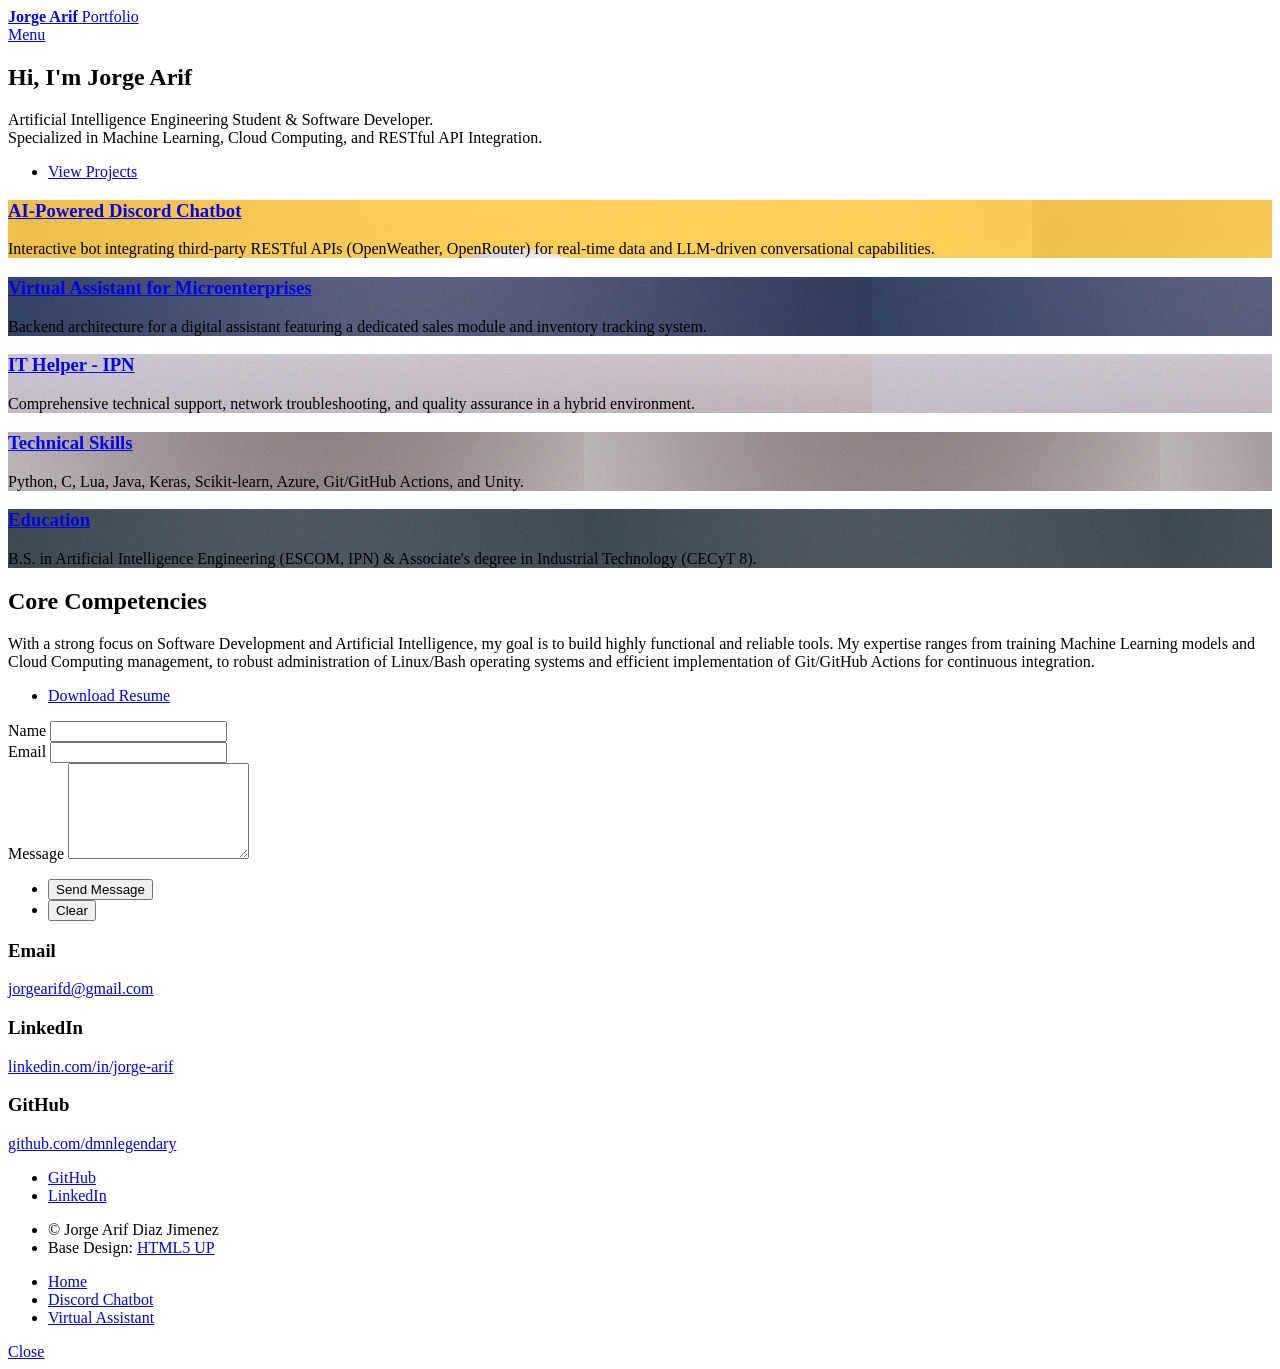
==== commit 37e6e955: "llenando discordBot.html" ====
--- a/index.html
+++ b/index.html
@@ -22,8 +22,8 @@
                 <nav id="menu">
                         <ul class="links">
                             <li><a href="index.html">Home</a></li>
-                            <li><a href="generic.html">Discord Chatbot</a></li>
-                            <li><a href="generic.html">Virtual Assistant</a></li>
+                            <li><a href="discordBot.html">Discord Chatbot</a></li>
+                            <li><a href="VirtualAssistant.html">Virtual Assistant</a></li>
                         </ul>
                     </nav>
 
@@ -47,10 +47,10 @@
                         <section id="one" class="tiles">
                                 <article>
                                     <span class="image">
-                                        <img src="images/pic01.jpg" alt="Discord Bot Project" />
+                                        <img src="images/discord_emblem.jpg" alt="Discord Bot Project" />
                                     </span>
                                     <header class="major">
-                                        <h3><a href="generic.html" class="link">AI-Powered Discord Chatbot</a></h3>
+                                        <h3><a href="discordBot.html" class="link">AI-Powered Discord Chatbot</a></h3>
                                         <p>Interactive bot integrating third-party RESTful APIs (OpenWeather, OpenRouter) for real-time data and LLM-driven conversational capabilities.</p>
                                     </header>
                                 </article>
@@ -60,7 +60,7 @@
                                         <img src="images/pic02.jpg" alt="Virtual Assistant Project" />
                                     </span>
                                     <header class="major">
-                                        <h3><a href="generic.html" class="link">Virtual Assistant for Microenterprises</a></h3>
+                                        <h3><a href="VirtualAssistant.html" class="link">Virtual Assistant for Microenterprises</a></h3>
                                         <p>Backend architecture for a digital assistant featuring a dedicated sales module and inventory tracking system.</p>
                                     </header>
                                 </article>
@@ -70,7 +70,7 @@
                                         <img src="images/pic03.jpg" alt="IT Helper Experience" />
                                     </span>
                                     <header class="major">
-                                        <h3><a href="generic.html" class="link">IT Helper - IPN</a></h3>
+                                        <h3><a href="ITJob.html" class="link">IT Helper - IPN</a></h3>
                                         <p>Comprehensive technical support, network troubleshooting, and quality assurance in a hybrid environment.</p>
                                     </header>
                                 </article>
@@ -80,7 +80,7 @@
                                         <img src="images/pic04.jpg" alt="Technical Skills" />
                                     </span>
                                     <header class="major">
-                                        <h3><a href="generic.html" class="link">Technical Skills</a></h3>
+                                        <h3><a href="technicalSkills.html" class="link">Technical Skills</a></h3>
                                         <p>Python, C, Lua, Java, Keras, Scikit-learn, Azure, Git/GitHub Actions, and Unity.</p>
                                     </header>
                                 </article>
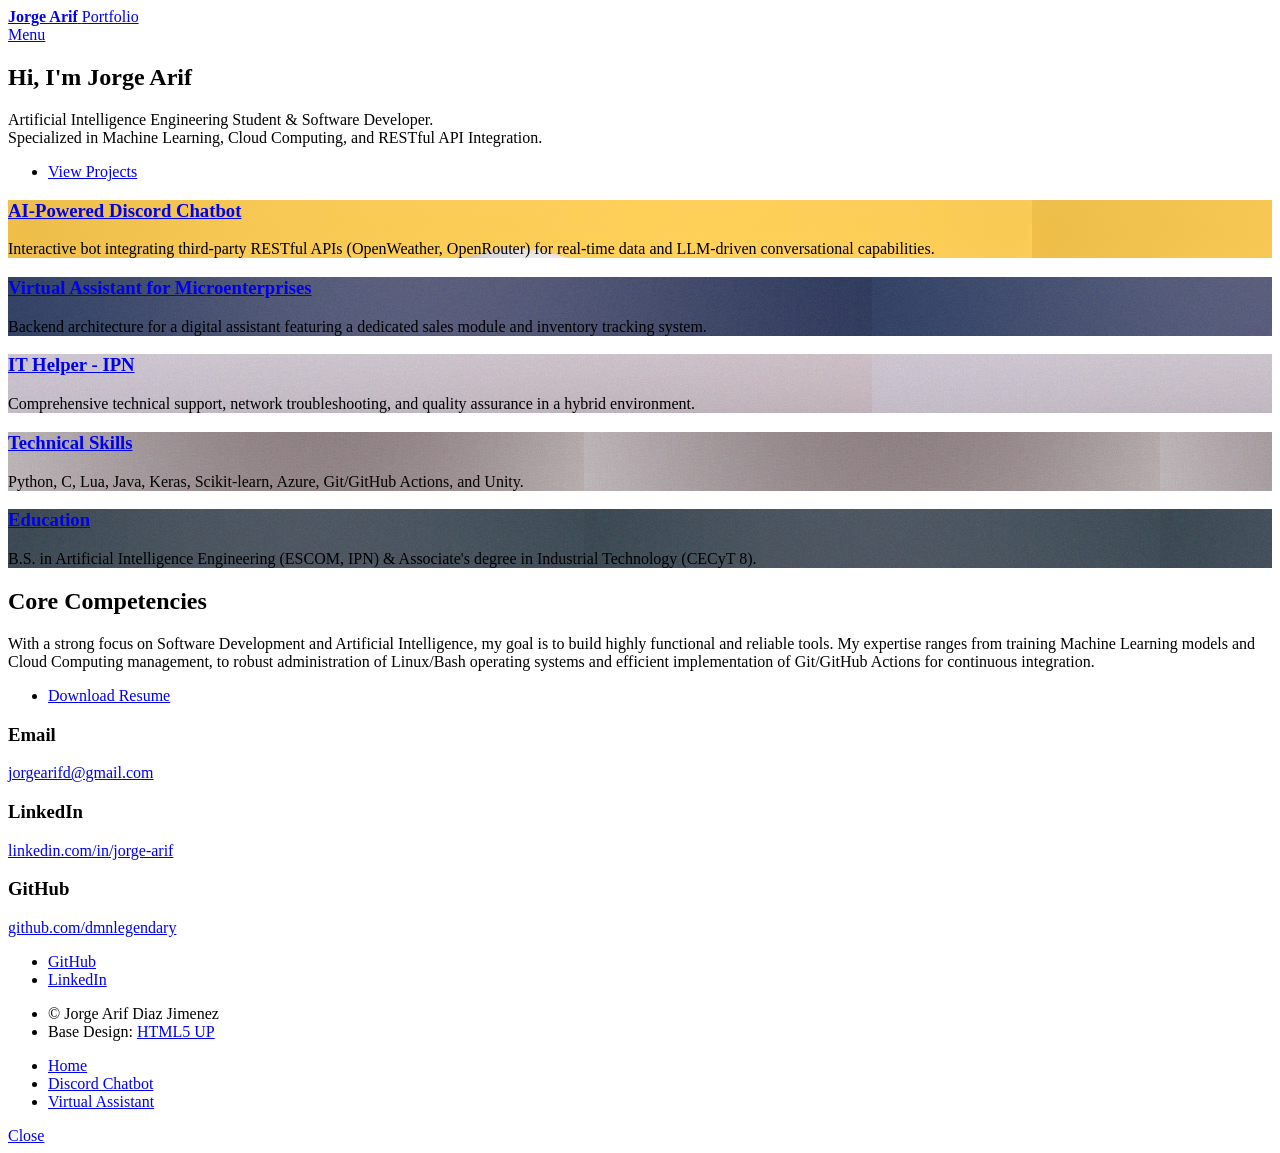
==== commit ce9f55b8: "removed unused or impossible features for static website" ====
--- a/index.html
+++ b/index.html
@@ -112,28 +112,6 @@
 
                 <section id="contact">
                         <div class="inner">
-                            <section>
-                                <form method="post" action="#">
-                                    <div class="fields">
-                                        <div class="field half">
-                                            <label for="name">Name</label>
-                                            <input type="text" name="name" id="name" />
-                                        </div>
-                                        <div class="field half">
-                                            <label for="email">Email</label>
-                                            <input type="text" name="email" id="email" />
-                                        </div>
-                                        <div class="field">
-                                            <label for="message">Message</label>
-                                            <textarea name="message" id="message" rows="6"></textarea>
-                                        </div>
-                                    </div>
-                                    <ul class="actions">
-                                        <li><input type="submit" value="Send Message" class="primary" /></li>
-                                        <li><input type="reset" value="Clear" /></li>
-                                    </ul>
-                                </form>
-                            </section>
                             <section class="split">
                                 <section>
                                     <div class="contact-method">
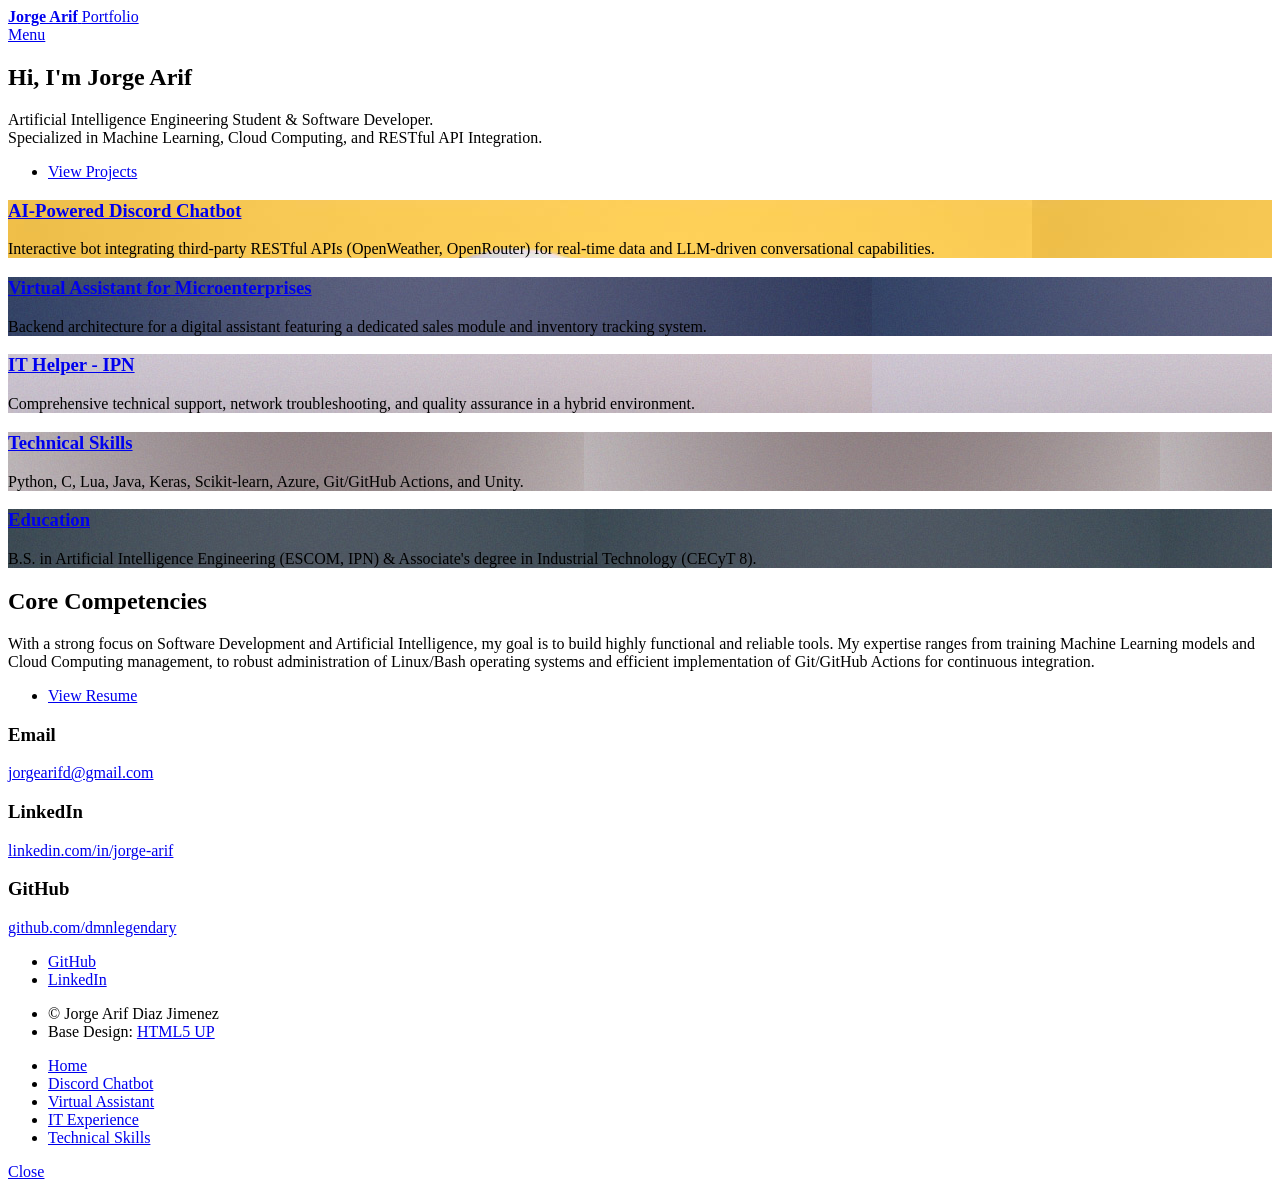
==== commit 9979ac19: "updated view" ====
--- a/index.html
+++ b/index.html
@@ -24,6 +24,8 @@
                             <li><a href="index.html">Home</a></li>
                             <li><a href="discordBot.html">Discord Chatbot</a></li>
                             <li><a href="VirtualAssistant.html">Virtual Assistant</a></li>
+                            <li><a href="ITJob.html">IT Experience</a></li>
+                            <li><a href="technicalSkills.html">Technical Skills</a></li>
                         </ul>
                     </nav>
 
@@ -103,7 +105,7 @@
                                     </header>
                                     <p>With a strong focus on Software Development and Artificial Intelligence, my goal is to build highly functional and reliable tools. My expertise ranges from training Machine Learning models and Cloud Computing management, to robust administration of Linux/Bash operating systems and efficient implementation of Git/GitHub Actions for continuous integration.</p>
                                     <ul class="actions">
-                                        <li><a href="#" class="button next">Download Resume</a></li>
+                                        <li><a href="assets/docs/CV.pdf" target="_blank" class="button next">View Resume</a></li>
                                     </ul>
                                 </div>
                             </section>
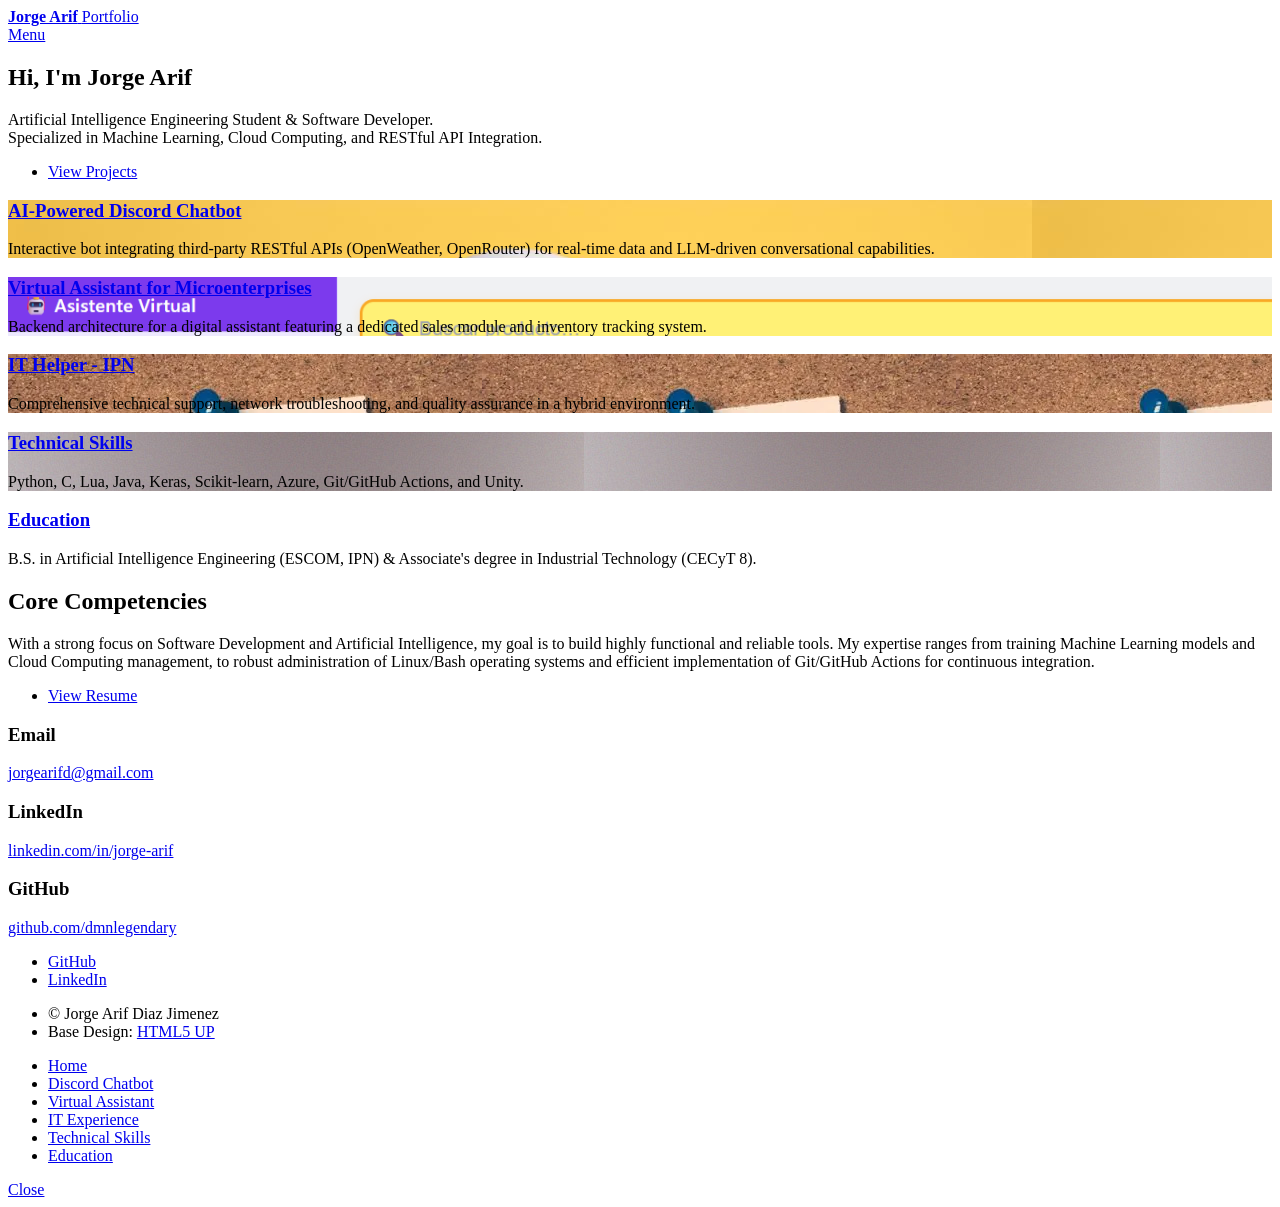
==== commit d05dc741: "new content for skills n job experience" ====
--- a/index.html
+++ b/index.html
@@ -26,6 +26,7 @@
                             <li><a href="VirtualAssistant.html">Virtual Assistant</a></li>
                             <li><a href="ITJob.html">IT Experience</a></li>
                             <li><a href="technicalSkills.html">Technical Skills</a></li>
+                            <li><a href="education.html">Education</a></li>
                         </ul>
                     </nav>
 
@@ -59,7 +60,7 @@
                                 
                                 <article>
                                     <span class="image">
-                                        <img src="images/pic02.jpg" alt="Virtual Assistant Project" />
+                                        <img src="images/asistenteMockup.png" alt="Virtual Assistant Project" />
                                     </span>
                                     <header class="major">
                                         <h3><a href="VirtualAssistant.html" class="link">Virtual Assistant for Microenterprises</a></h3>
@@ -69,7 +70,7 @@
 
                                 <article>
                                     <span class="image">
-                                        <img src="images/pic03.jpg" alt="IT Helper Experience" />
+                                        <img src="images/jobExperience.png" alt="IT Helper Experience" />
                                     </span>
                                     <header class="major">
                                         <h3><a href="ITJob.html" class="link">IT Helper - IPN</a></h3>
@@ -89,10 +90,10 @@
 
                                 <article>
                                     <span class="image">
-                                        <img src="images/pic05.jpg" alt="Education" />
+                                        <img src="images/IPN escudo.png" alt="Education" />
                                     </span>
                                     <header class="major">
-                                        <h3><a href="generic.html" class="link">Education</a></h3>
+                                        <h3><a href="education.html" class="link">Education</a></h3>
                                         <p>B.S. in Artificial Intelligence Engineering (ESCOM, IPN) & Associate's degree in Industrial Technology (CECyT 8).</p>
                                     </header>
                                 </article>
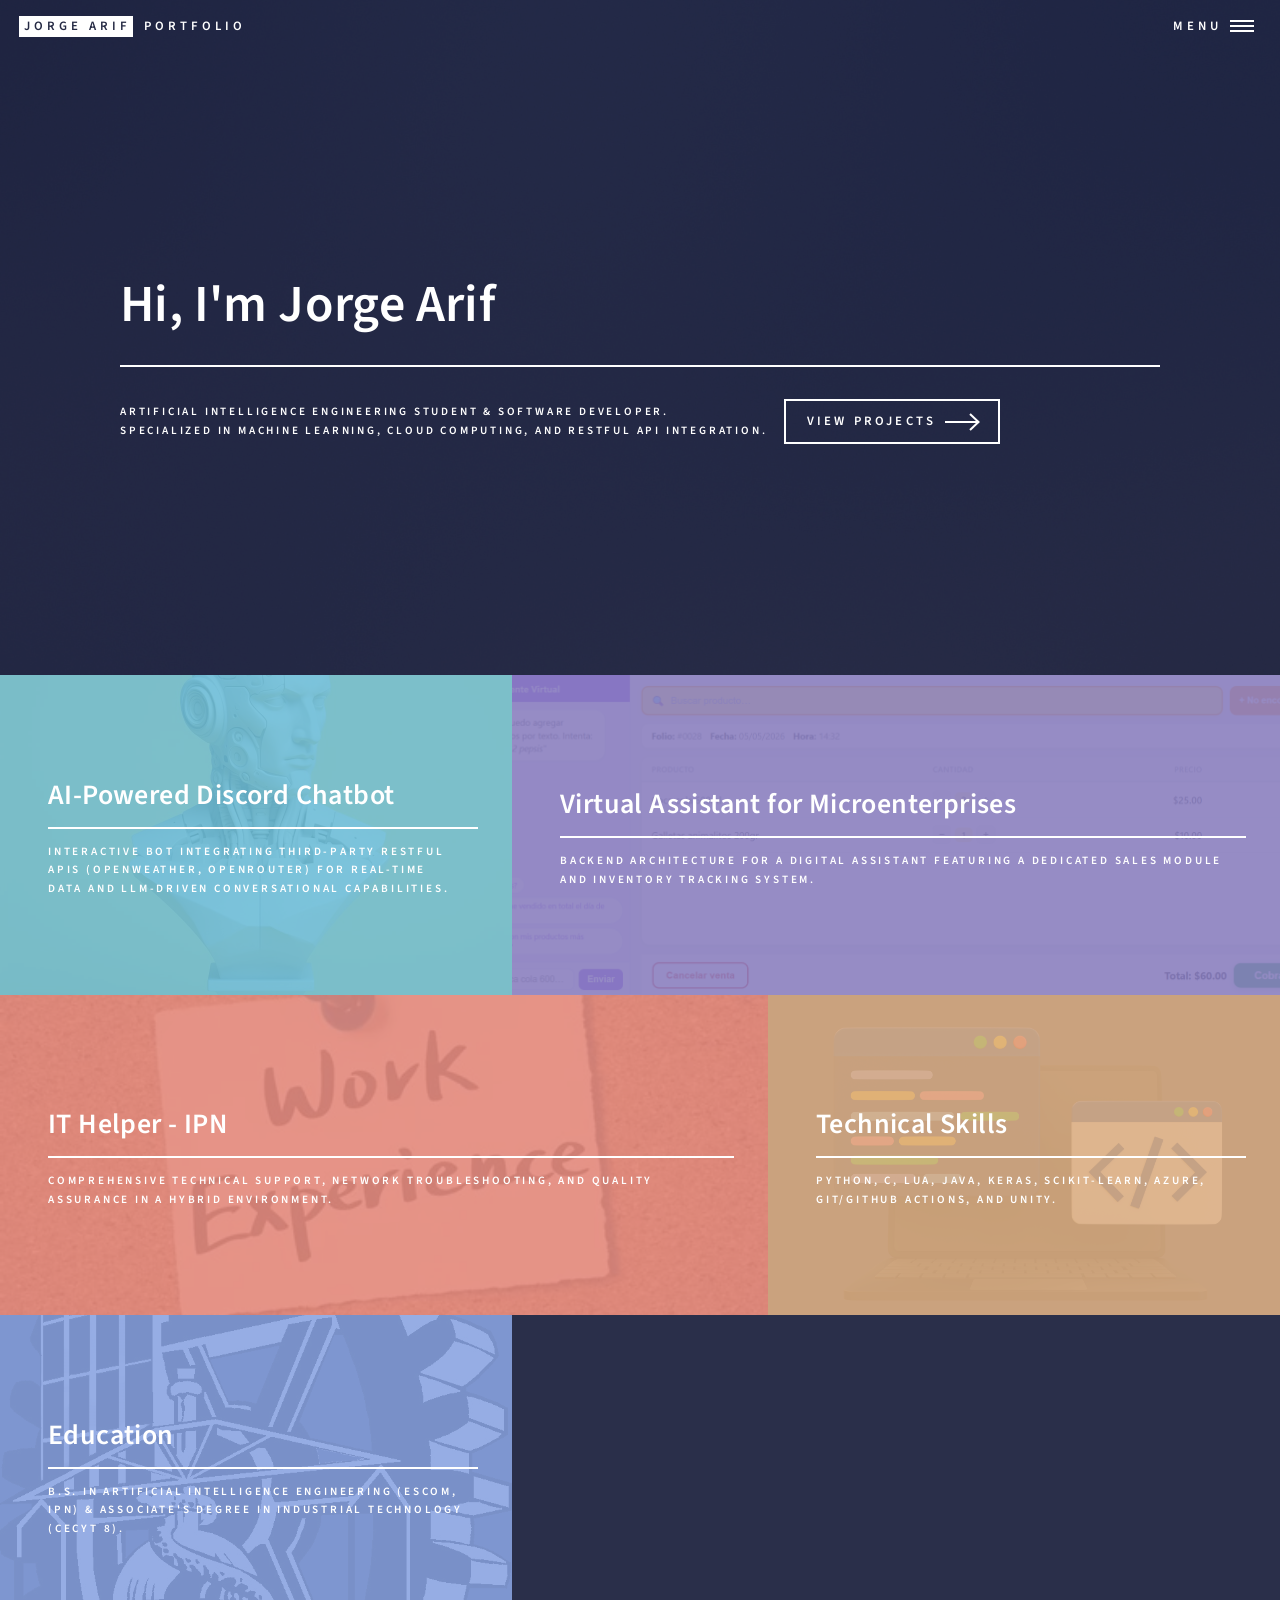
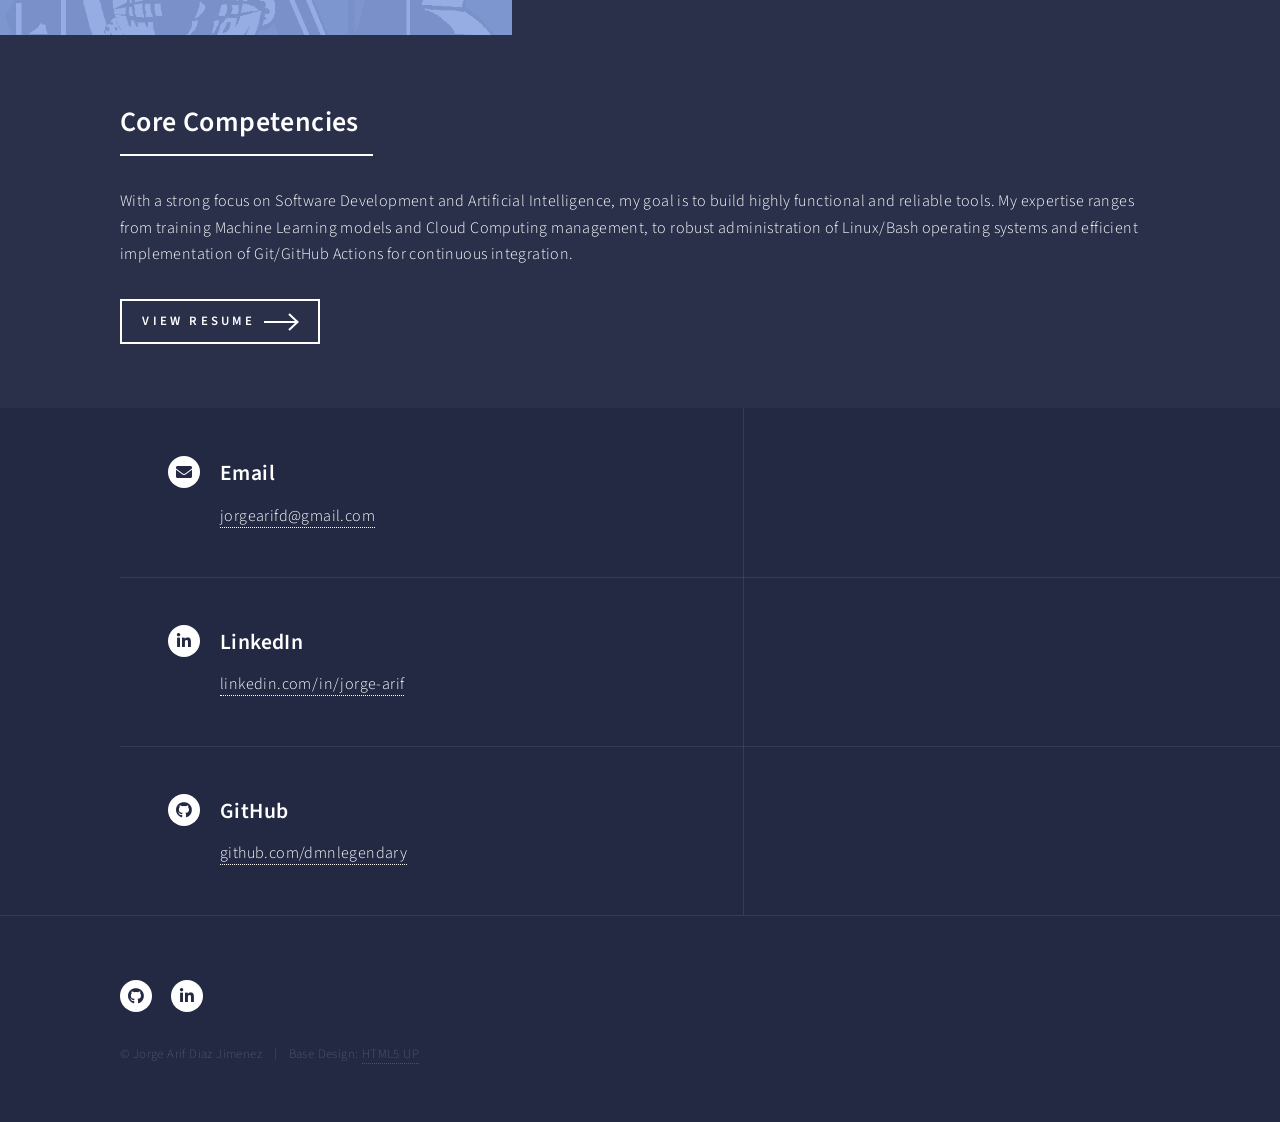
==== commit 2cb38443: "visual changes" ====
--- a/index.html
+++ b/index.html
@@ -80,7 +80,7 @@
 
                                 <article>
                                     <span class="image">
-                                        <img src="images/pic04.jpg" alt="Technical Skills" />
+                                        <img src="images/embed2.png" alt="Technical Skills" />
                                     </span>
                                     <header class="major">
                                         <h3><a href="technicalSkills.html" class="link">Technical Skills</a></h3>
@@ -90,7 +90,7 @@
 
                                 <article>
                                     <span class="image">
-                                        <img src="images/IPN escudo.png" alt="Education" />
+                                        <img src="images/IPN_escudo.png" alt="Education" />
                                     </span>
                                     <header class="major">
                                         <h3><a href="education.html" class="link">Education</a></h3>
--- a/assets/css/main.css
+++ b/assets/css/main.css
@@ -2210,7 +2210,7 @@
 				width: 100%;
 			}
 
-			@media screen and (max-width: 736px) {
+			@media screen and (max-width: 600px) {
 
 				.image.main {
 					margin: 1.5em 0;
